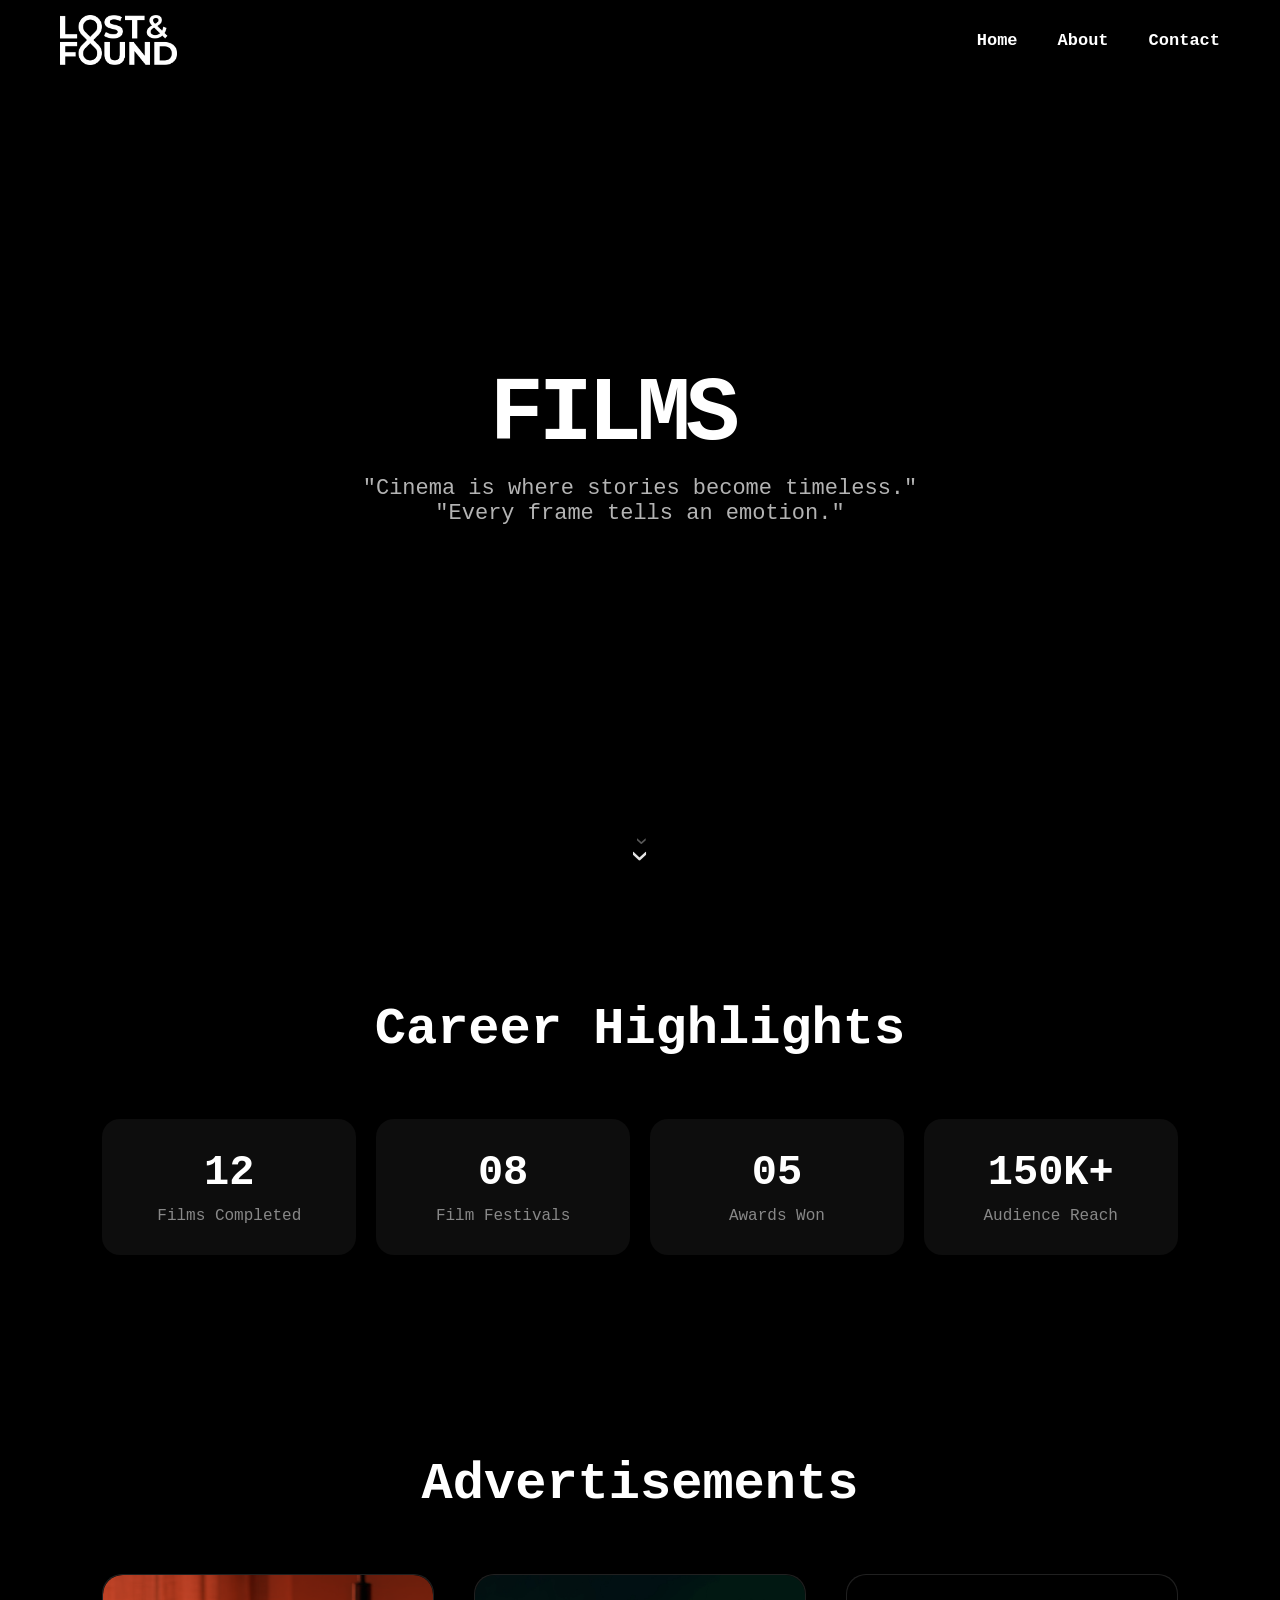
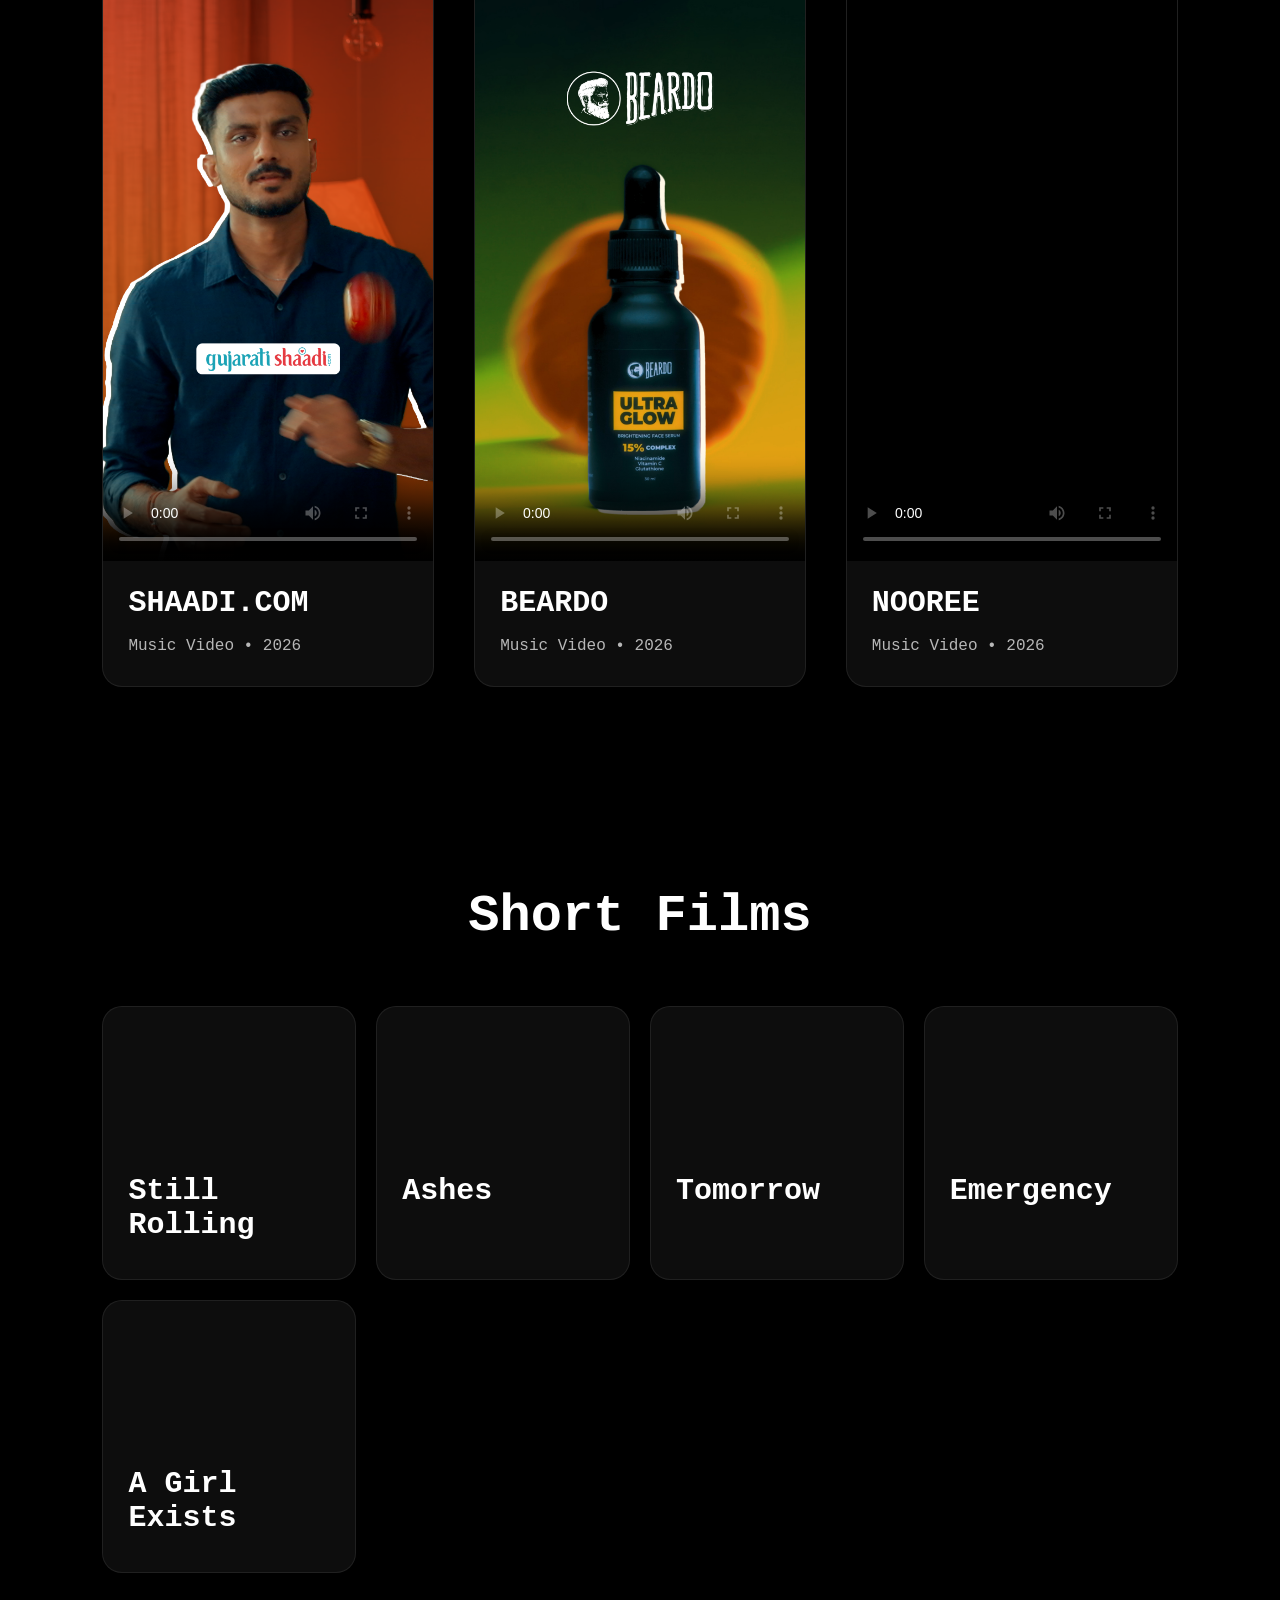
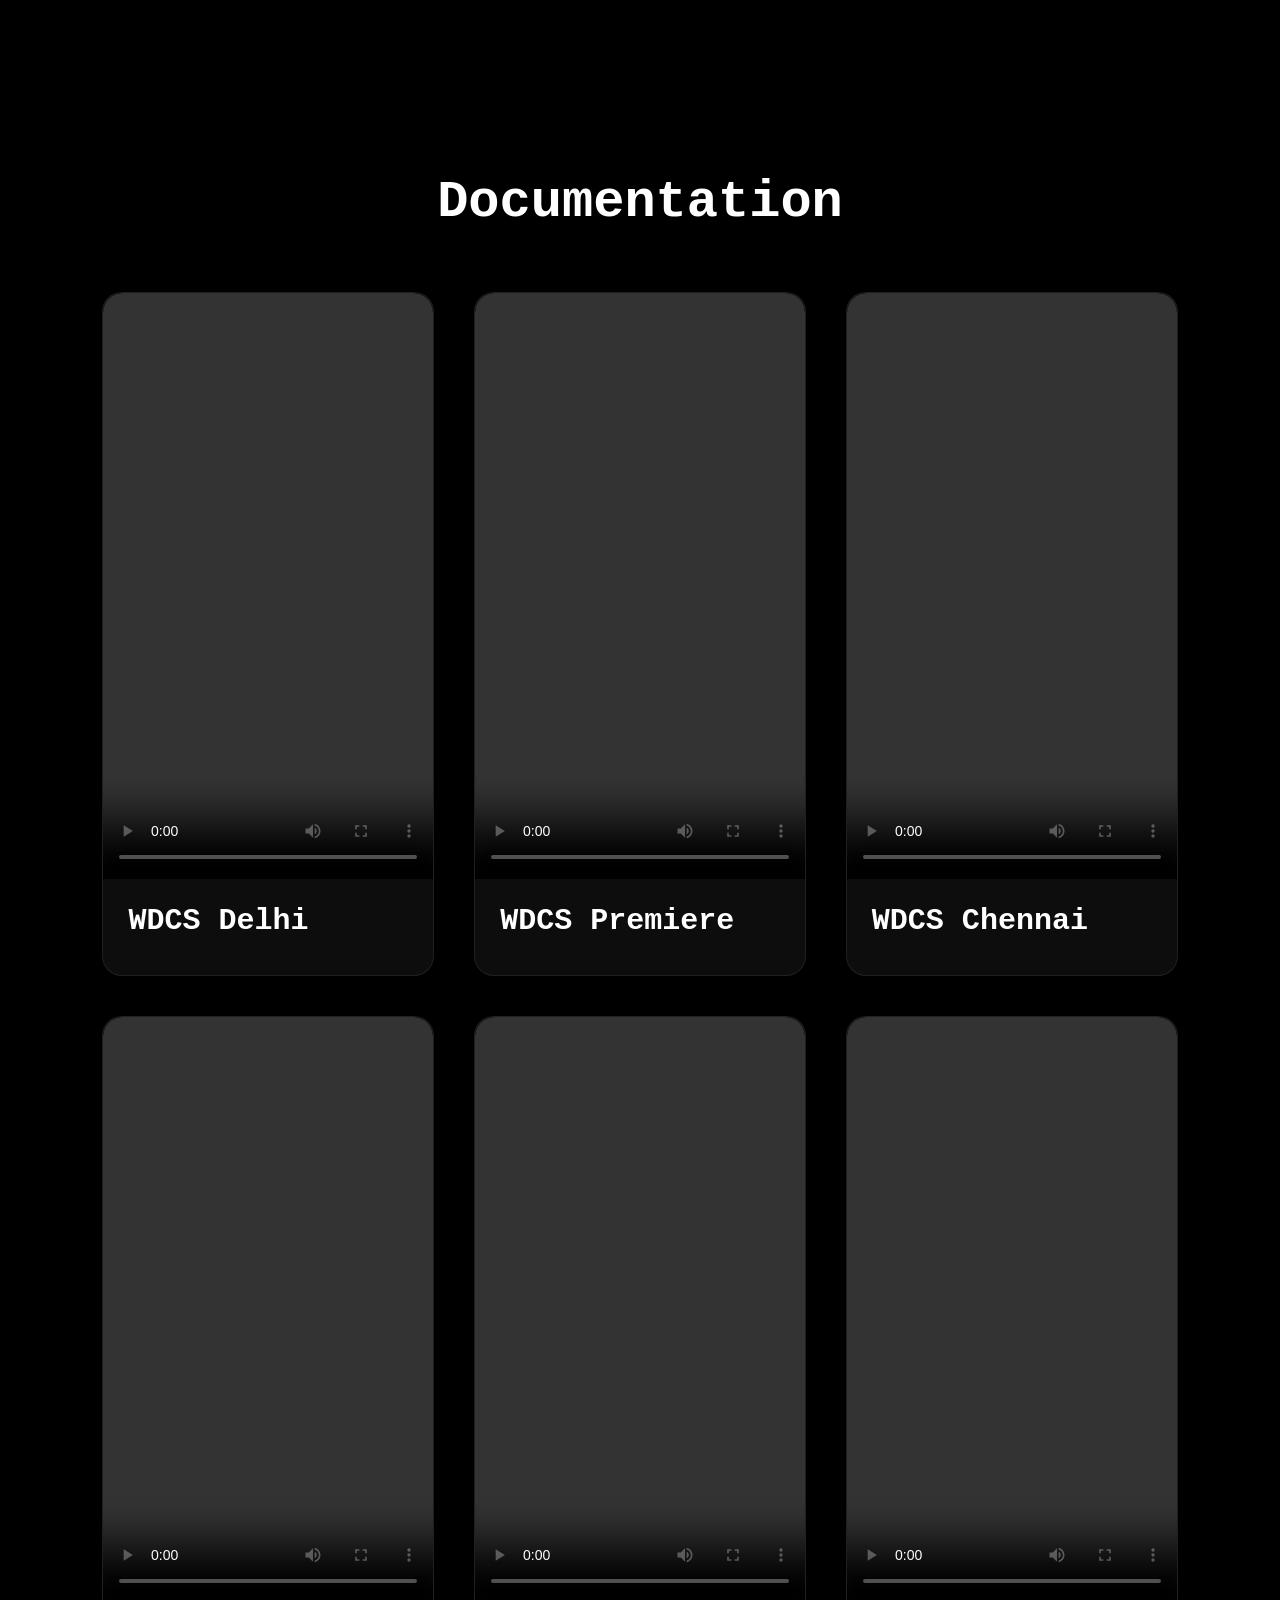
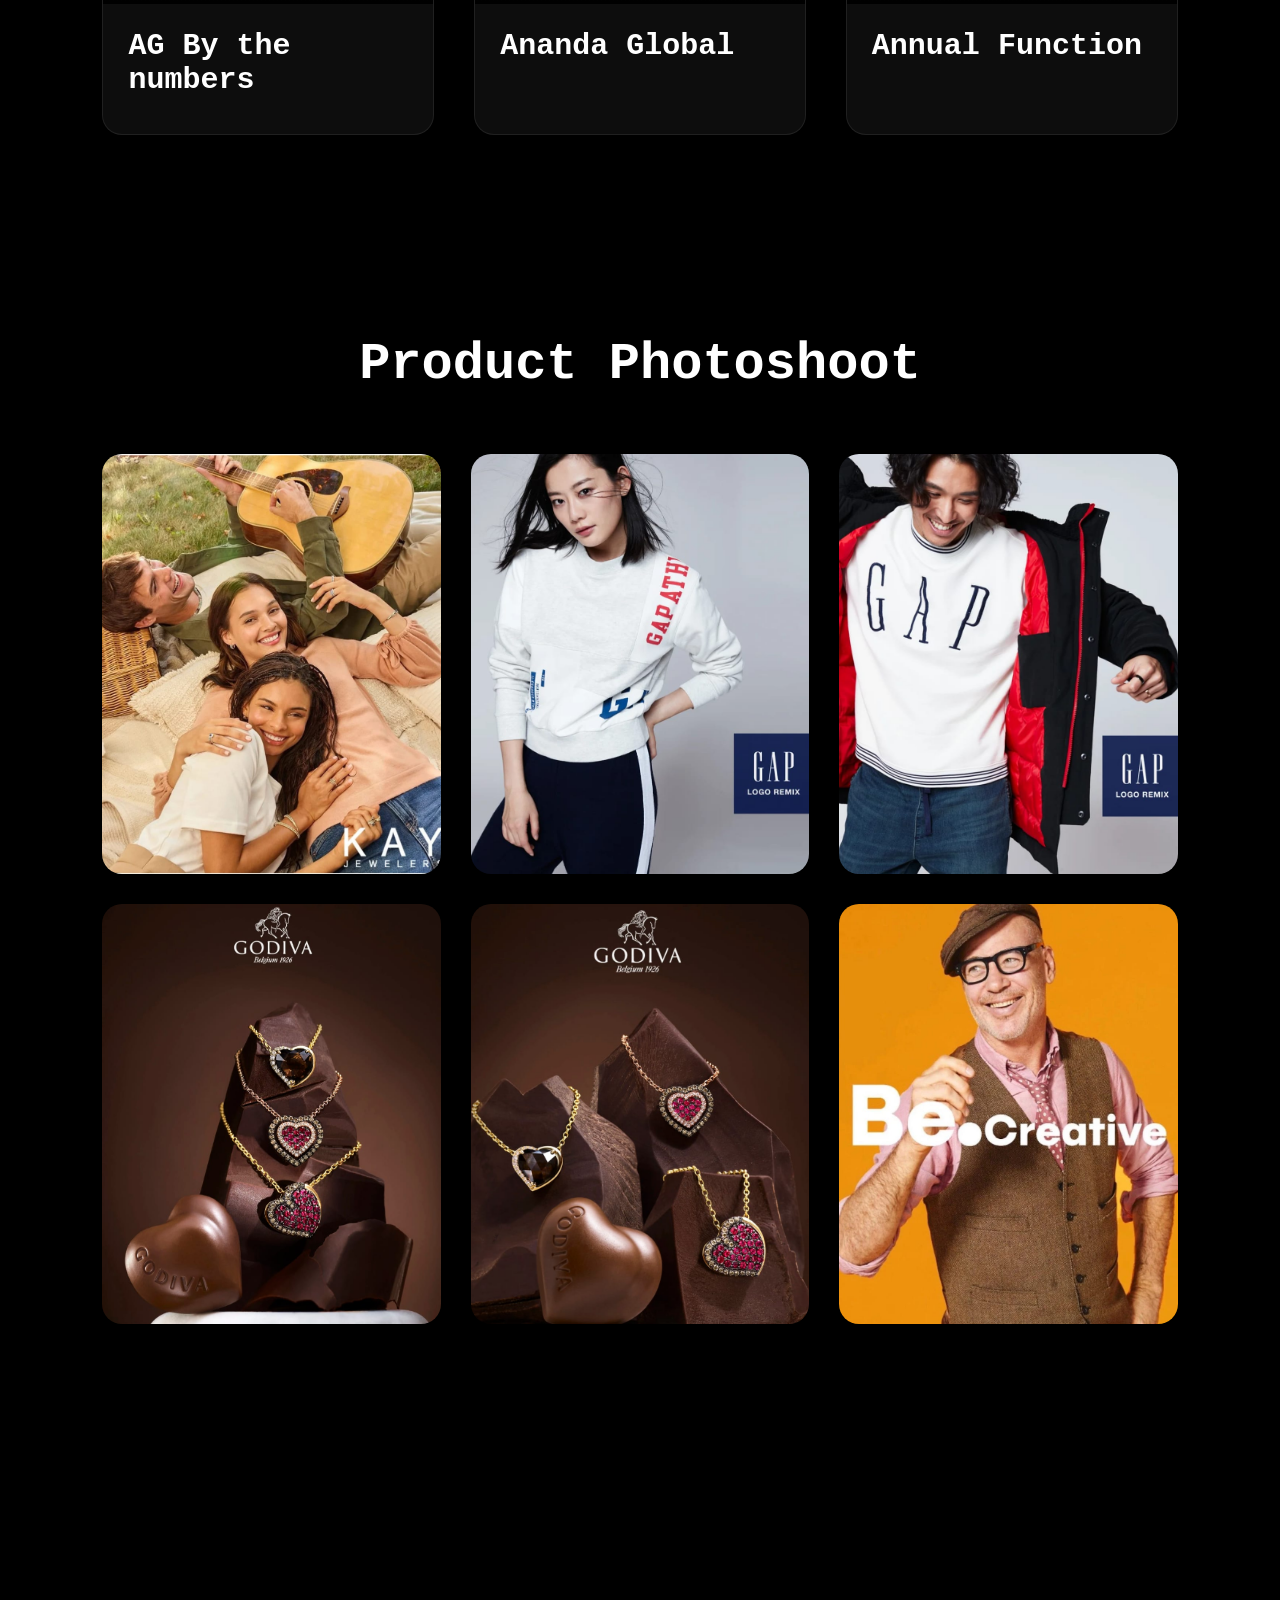
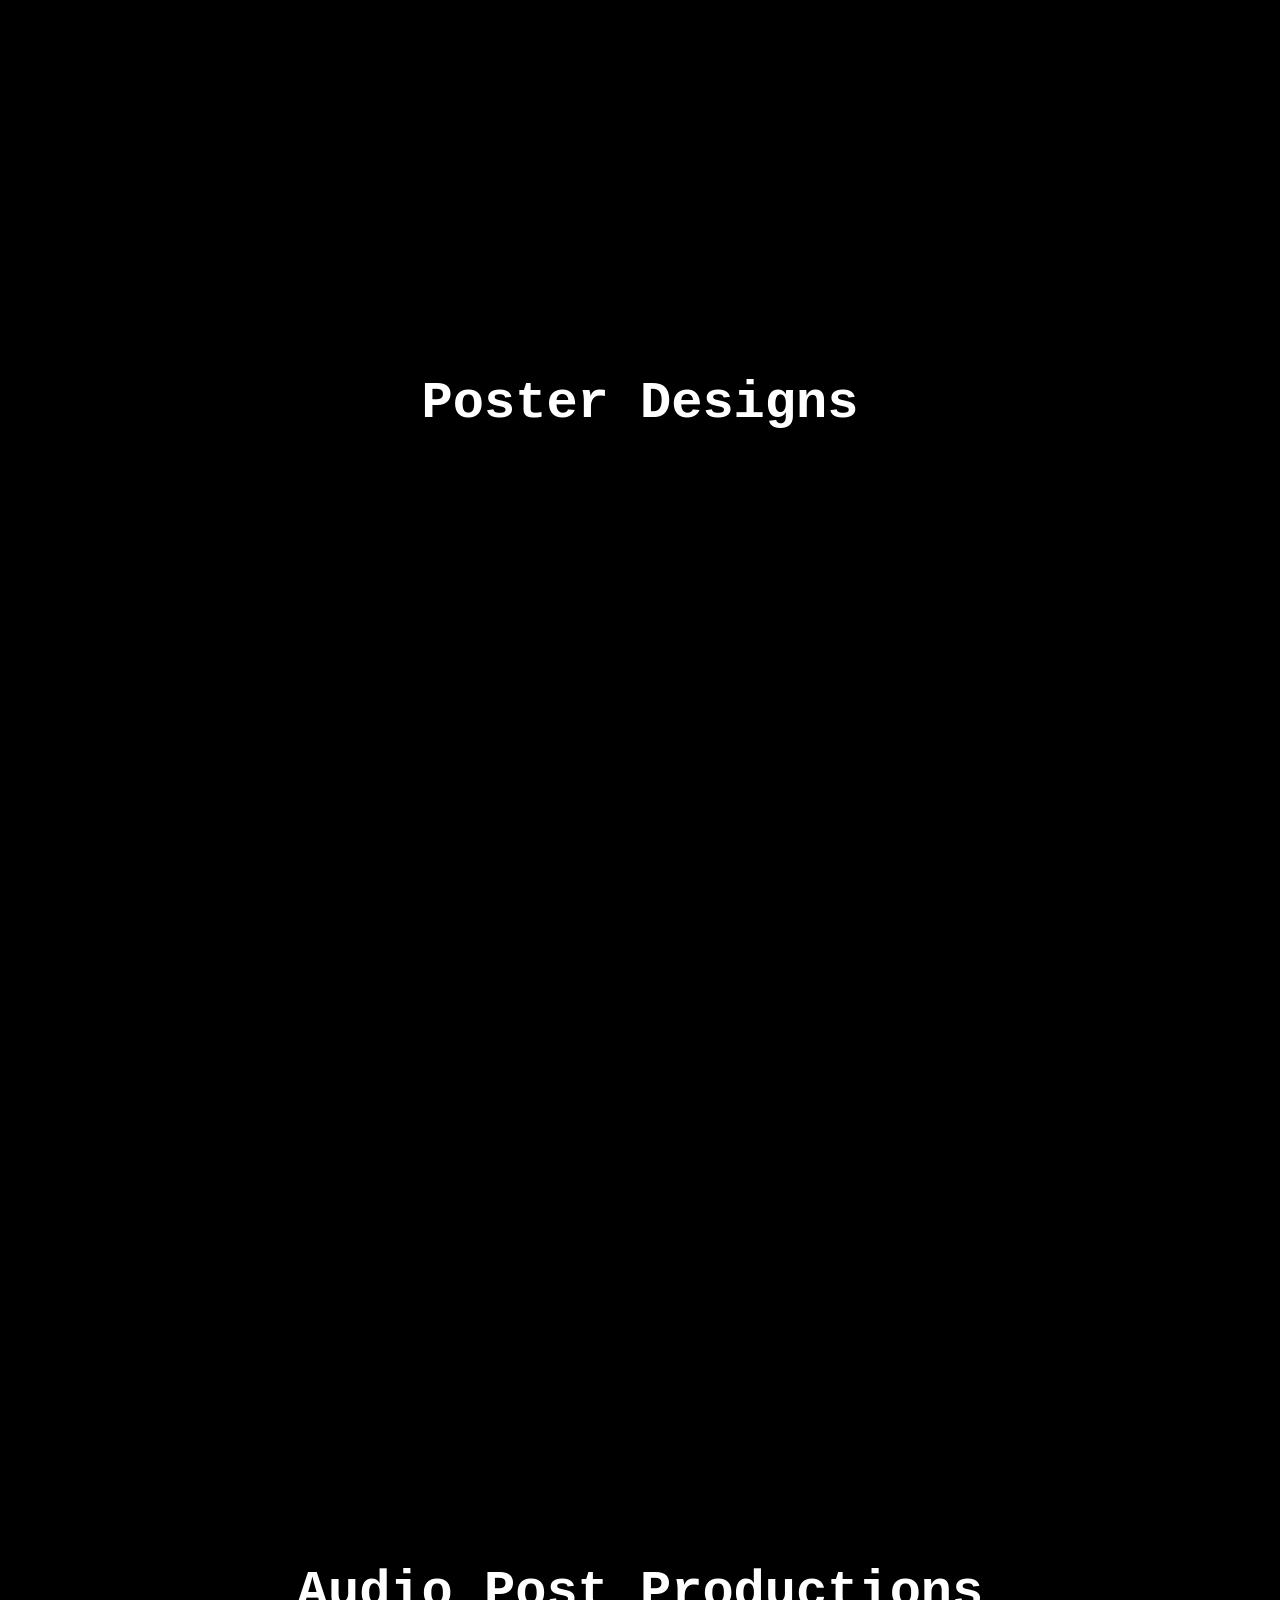
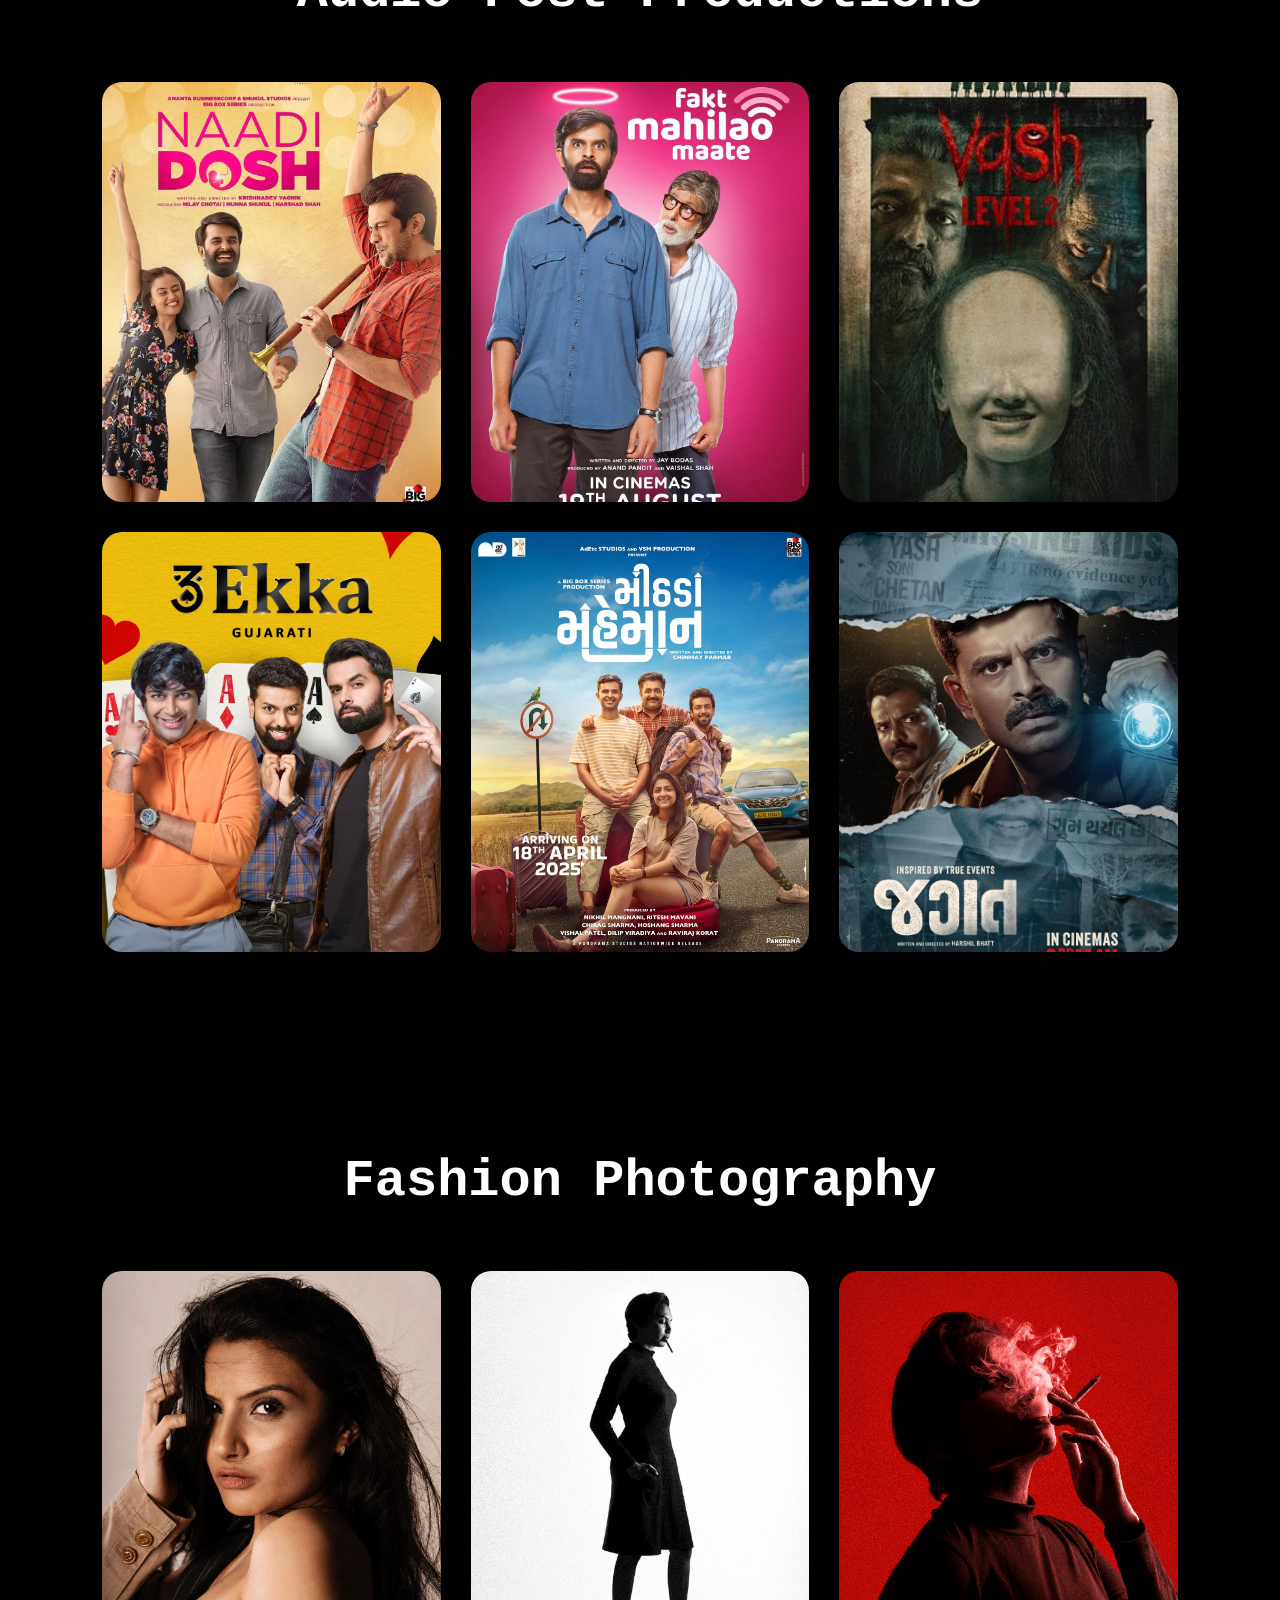
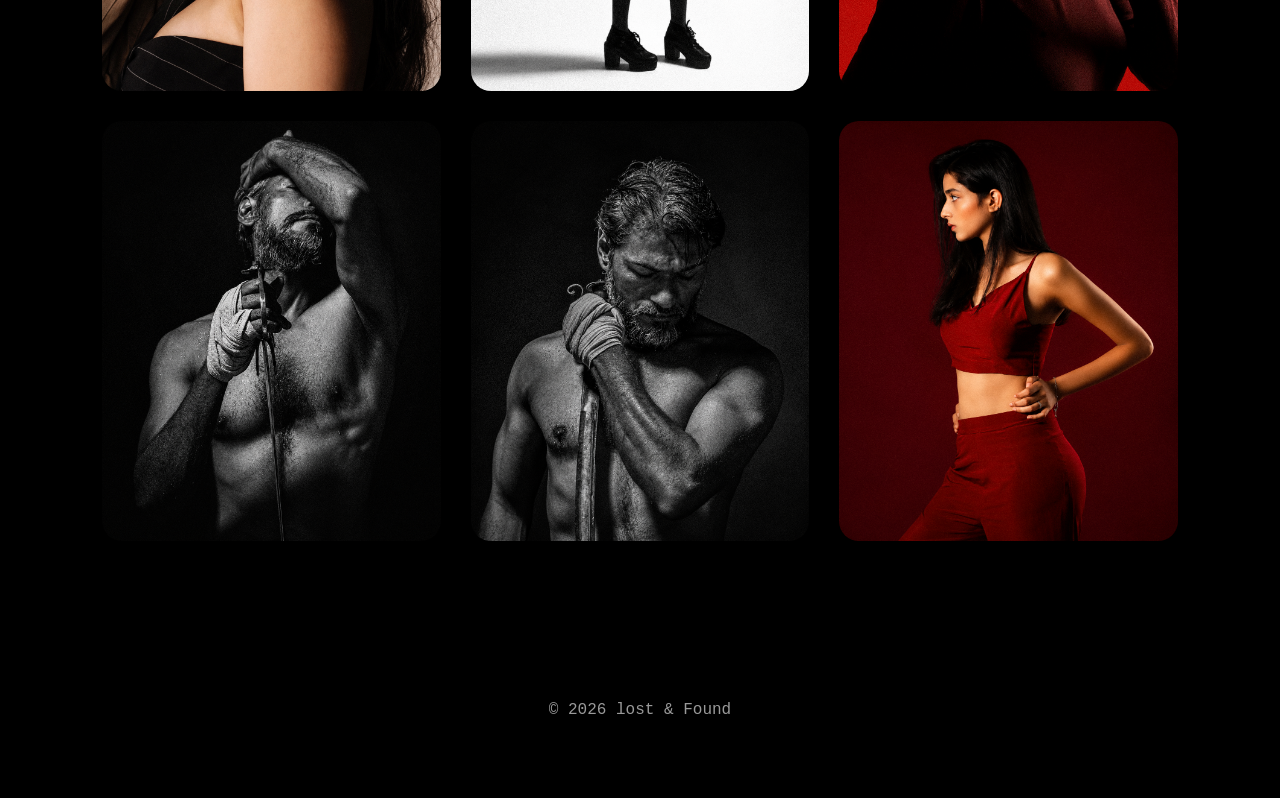
==== film.html @ b6d4103e "Initial commit" ====
<!DOCTYPE html>
<html lang="en">
<head>

<meta charset="UTF-8">
<meta name="viewport" content="width=device-width, initial-scale=1.0">

<title>Film Productions</title>

<link rel="stylesheet" href="style.css">

<link href="https://fonts.googleapis.com/css2?family=Inter:wght@300;400;600;700;900&display=swap" rel="stylesheet">

<style>

body{
background:var(--bg);
color:var(--text);
overflow-x:hidden;
}

/* ================= NAVBAR ================= */

.navbar{
    position:fixed;
    top:0;
    left:0;
    width:100%;
    height:80px;

    display:flex;
    justify-content:space-between;
    align-items:center;

    padding:0 60px;

    background:rgba(0,0,0,.25);
    backdrop-filter:blur(18px);

    z-index:1000;
    box-sizing:border-box;
}

.nav-logo img{
    height:50px;
    width:auto;
    display:block;
}

.nav-links{
    display:flex;
    gap:40px;
    list-style:none;
    margin:0;
    padding:0;
}

.nav-links a{
    color:var(--text);
    text-decoration:none;
    font-size:17px;
    font-weight:600;
    transition:.3s;
}

.nav-links a:hover{
    opacity:.7;
}
/* Hide scrollbar but keep scrolling */

html, body{
    overflow-y: scroll;
    scrollbar-width: none;      /* Firefox */
    -ms-overflow-style: none;   /* IE/Edge */
}

html::-webkit-scrollbar,
body::-webkit-scrollbar{
    display: none;              /* Chrome, Edge, Safari */
}

header{
    position: relative;   /* <-- ADD THIS */
    height: 100vh;

    display: flex;
    justify-content: center;
    align-items: center;

    text-align: center;

    padding: 40px;
}

header h1{
font-size:90px;
font-weight:900;
letter-spacing:-5px;
}

header p{
margin-top:20px;
font-size:22px;
opacity:.7;
}

.back{
position:fixed;
left:30px;
top:30px;
text-decoration:none;
color:var(--text);
font-size:18px;
font-weight:600;
z-index:999;
}

section{
padding:100px 8%;
}

.title{

font-size:clamp(32px,5vw,52px);

margin-bottom:60px;

text-align:center;

}

.grid{
display:grid;
grid-template-columns:repeat(auto-fit,minmax(320px,1fr));
gap:40px;
}

.card{
background:rgba(255,255,255,.05);
border:1px solid rgba(255,255,255,.08);
border-radius:20px;
overflow:hidden;
transition:.4s;
backdrop-filter:blur(20px);
}

body.light .card{
background:#f8f8f8;
border:1px solid #ddd;
}

.card:hover{
transform:translateY(-15px);
}

.card video{
    width:100%;
    aspect-ratio:9/16;   /* Use 16/9 if your video is horizontal */
    object-fit:cover;
    display:block;
    border-radius:20px 20px 0 0;
    background:#000;
}

.video-container{
    width:100%;
    aspect-ratio:16/9;
    overflow:hidden;
    border-radius:20px 20px 0 0;
}

.video-container iframe{
    width:100%;
    height:100%;
    border:none;
    display:block;
}

.info{
padding:25px;
}

.info h2{
font-size:30px;
margin-bottom:12px;
}

.info p{
line-height:1.8;
opacity:.7;
}

.stats{
display:flex;
flex-wrap:wrap;
gap:20px;
margin-top:50px;
}

.stat{
flex:1;
min-width:240px;
padding:30px;
border-radius:18px;
text-align:center;
background:rgba(255,255,255,.05);
}

body.light .stat{
background:#f4f4f4;
}

.stat h3{
font-size:42px;
margin-bottom:10px;
}

.gallery{
display:grid;
grid-template-columns:repeat(auto-fit,minmax(250px,1fr));
gap:20px;
margin-top:40px;
}

.gallery img{

width:100%;

aspect-ratio:1/1;

height:auto;

object-fit:cover;

border-radius:15px;

transition:.4s;

}

.gallery img:hover{
transform:scale(1.05);
}

footer{
padding:60px;
text-align:center;
opacity:.6;
}

@media (max-width:768px){

    .navbar{
        height:auto;
        padding:15px 20px;
        flex-direction:column;
        gap:15px;
    }

    .nav-logo img{
        height:40px;
    }

    .nav-links{
        gap:20px;
        flex-wrap:wrap;
        justify-content:center;
    }

    .nav-links a{
        font-size:15px;
    }

    header{
        min-height:100vh;
        padding:100px 20px 40px;
    }

    header h1{
        font-size:48px;
        letter-spacing:-2px;
    }

    header p{
        font-size:18px;
    }

    section{
        padding:70px 20px;
    }

    .title{
        font-size:32px;
        text-align:center;
    }

    .awards{
        flex-direction:column;
    }

    .award{
        width:100%;
    }

    .gallery{
        grid-template-columns:repeat(2,1fr);
    }
}
/* Page enters from right */
body{
    animation: revealFromRight .9s cubic-bezier(.77,0,.18,1);
}

@keyframes revealFromRight{

    from{
        transform: translateX(100%);
    }

    to{
        transform: translateX(0);
    }

}

/* Scroll Down Arrow */

.scroll-down{
    position:absolute;
    bottom:35px;
    left:50%;
    transform:translateX(-50%);
    display:flex;
    flex-direction:column;
    align-items:center;
    cursor:pointer;
    animation:float 1.5s ease-in-out infinite;
}

/* First arrow */
.arrow1{
    color:rgba(255,255,255,.35);
    font-size:22px;
    line-height:12px;
    transform:rotate(90deg);
}

/* Second arrow */
.arrow2{
    color:rgba(255,255,255,.9);
    font-size:34px;
    line-height:18px;
    transform:rotate(90deg);
}

@keyframes float{
    0%,100%{
        transform:translateX(-50%) translateY(0);
    }
    50%{
        transform:translateX(-50%) translateY(10px);
    }
}

.video-wrapper{
    position:relative;
    width:100%;
    aspect-ratio:9/16;      /* Reel style */
    overflow:hidden;
    border-radius:20px 20px 0 0;
    background:#000;
}

.video-wrapper img,
.video-wrapper video{
    width:100%;
    height:100%;
    object-fit:cover;
}

.film-video{
    display:none;
}

.play-btn{
    position:absolute;
    top:50%;
    left:50%;
    transform:translate(-50%,-50%);
    width:70px;
    height:70px;
    border:none;
    border-radius:50%;
    background:rgba(0,0,0,.55);
    color:#fff;
    font-size:28px;
    cursor:pointer;
    z-index:2;
}

/*==================================================
PRODUCT PHOTOSHOOT
==================================================*/

.photoshoot{
    padding:100px 8%;
}

.photo-grid{
    display:grid;
    grid-template-columns:repeat(auto-fit,minmax(280px,1fr));
    gap:30px;
}

.photo-card{
    position:relative;
    overflow:hidden;
    border-radius:20px;
    background:#111;
    cursor:pointer;

    opacity:0;
    transform:translateY(80px) scale(.9);

    transition:
        transform .8s ease,
        opacity .8s ease;
}

.photo-card.show{
    opacity:1;
    transform:translateY(0) scale(1);
}

.photo-card img{
    width:100%;
    height:420px;
    object-fit:cover;
    display:block;

    transition:
        transform .6s ease,
        filter .6s ease;
}

.photo-card:hover img{
    transform:scale(1.08);
    filter:brightness(.85);
}

/* Dark overlay */

.photo-card::after{

    content:"";

    position:absolute;

    inset:0;

    background:linear-gradient(
        to top,
        rgba(0,0,0,.45),
        transparent 60%
    );

    opacity:0;

    transition:.5s;

}

.photo-card:hover::after{
    opacity:1;
}

/* Responsive */

@media(max-width:768px){

    .photo-grid{

        grid-template-columns:1fr;

    }

    .photo-card img{

        height:340px;

    }

}

</style>

</head>

<body class="dark">
    
<nav class="navbar">

    <a href="index.html" class="nav-logo">
        <img src="logo.png" alt="Dhruvraj Chauhan Logo">
    </a>

    <ul class="nav-links">
        <li><a href="index.html">Home</a></li>
        <li><a href="index.html#about">About</a></li>
        <li><a href="index.html#contact">Contact</a></li>
    </ul>
</nav>



<header>

<div>

    <h1>FILMS</h1>

    <p>
    "Cinema is where stories become timeless."<br>
    "Every frame tells an emotion."
    </p>
</div>

<div class="scroll-down">
    <span class="arrow1">›</span>
    <span class="arrow2">›</span>
</div>

</header>



<section>

<h2 class="title">Career Highlights</h2>

<div class="stats">

<div class="stat">
<h3>12</h3>
<p>Films Completed</p>
</div>

<div class="stat">
<h3>08</h3>
<p>Film Festivals</p>
</div>

<div class="stat">
<h3>05</h3>
<p>Awards Won</p>
</div>

<div class="stat">
<h3>150K+</h3>
<p>Audience Reach</p>
</div>

</div>

</section>
<section>

<h2 class="title">Advertisements</h2>

<div class="grid">

<div class="card">

    <video class="film-video" controls preload="metadata" poster="shadi.com-thumbnail.png">
    <source src="shadi.com.mp4" type="video/mp4">
</video>

    <div class="info">
        <h2>SHAADI.COM</h2>
        <p>Music Video • 2026</p>
    </div>

</div>

<div class="card">

    <video class="film-video" controls preload="metadata" poster="beardo.jpeg">
    <source src="beardo.mp4" type="video/mp4">
</video>

    <div class="info">
        <h2>BEARDO</h2>
        <p>Music Video • 2026</p>
    </div>

</div>
<div class="card">

   <video class="film-video" controls preload="metadata" poster="nooree.jpeg">
    <source src="nooree.mp4" type="video/mp4">
</video>

    <div class="info">
        <h2>NOOREE</h2>
        <p>Music Video • 2026</p>
    </div>

</div>
</section>

<section>

<h2 class="title">Short Films</h2>

<div class="gallery">

<div class="card">

    <div class="video-container">
        <iframe
            src="https://www.youtube.com/embed/dF2FQRVX_js"
            title="YouTube video player"
            frameborder="0"
            allow="accelerometer; autoplay; clipboard-write; encrypted-media; gyroscope; picture-in-picture; web-share"
            allowfullscreen>
        </iframe>
    </div>

    <div class="info">

        <h2>Still Rolling</h2>

    </div>

</div>
<div class="card">

    <div class="video-container">
        <iframe
            src="https://www.youtube.com/embed/lrc6vaf2vA4"
            title="YouTube video player"
            frameborder="0"
            allow="accelerometer; autoplay; clipboard-write; encrypted-media; gyroscope; picture-in-picture; web-share"
            allowfullscreen>
        </iframe>
    </div>

    <div class="info">

        <h2>Ashes</h2>
    </div>

</div>
<div class="card">

    <div class="video-container">
        <iframe
            src="https://www.youtube.com/embed/XzLI9VB2oMM"
            title="YouTube video player"
            frameborder="0"
            allow="accelerometer; autoplay; clipboard-write; encrypted-media; gyroscope; picture-in-picture; web-share"
            allowfullscreen>
        </iframe>
    </div>

    <div class="info">

        <h2>Tomorrow</h2>

    </div>

</div>
<div class="card">

    <div class="video-container">
        <iframe
            src="https://www.youtube.com/embed/GQURVUWvmYU"
            title="YouTube video player"
            frameborder="0"
            allow="accelerometer; autoplay; clipboard-write; encrypted-media; gyroscope; picture-in-picture; web-share"
            allowfullscreen>
        </iframe>
    </div>

    <div class="info">

        <h2>Emergency</h2>

    </div>

</div>
<div class="card">

    <div class="video-container">
        <iframe
            src="https://www.youtube.com/embed/oGJPhQUNp4o"
            title="YouTube video player"
            frameborder="0"
            allow="accelerometer; autoplay; clipboard-write; encrypted-media; gyroscope; picture-in-picture; web-share"
            allowfullscreen>
        </iframe>
    </div>

    <div class="info">

        <h2>A Girl Exists</h2>
    </div>

</div>
</section>

<section>

<h2 class="title">Documentation</h2>

<div class="grid">

<div class="card">

    <video class="film-video" controls preload="metadata">
    <source src="vedio/documentry1.mp4" type="video/mp4">
</video>

    <div class="info">
        <h2>WDCS Delhi</h2>
    </div>

</div>

<div class="card">

    <video class="film-video" controls preload="metadata">
    <source src="vedio/documentry2.mp4" type="video/mp4">
</video>

    <div class="info">
        <h2>WDCS Premiere</h2>
    </div>

</div>
<div class="card">

   <video class="film-video" controls preload="metadata">
    <source src="vedio/documentry3.mp4" type="video/mp4">
</video>

    <div class="info">
        <h2>WDCS Chennai</h2>
    </div>
</div>

    <div class="card">

    <video class="film-video" controls preload="metadata">
    <source src="vedio/documentry4.mp4" type="video/mp4">
</video>

    <div class="info">
        <h2>AG By the numbers</h2>
    </div>

</div>

<div class="card">

    <video class="film-video" controls preload="metadata">
    <source src="vedio/documentry5.mp4" type="video/mp4">
</video>

    <div class="info">
        <h2>Ananda Global</h2>
    </div>

</div>
<div class="card">

   <video class="film-video" controls preload="metadata">
    <source src="vedio/documentry6.mp4" type="video/mp4">
</video>

    <div class="info">
        <h2>Annual Function</h2>
    </div>

</div>
</section>

<!-- Paste Product Photoshoot section here -->

<section class="photoshoot">

<h2 class="title">Product Photoshoot</h2>

<div class="photo-grid">

    <div class="photo-card">
        <img src="photo1.jpeg" alt="">
    </div>

    <div class="photo-card">
        <img src="photo2.jpeg" alt="">
    </div>

    <div class="photo-card">
        <img src="photo3.jpeg" alt="">
    </div>

    <div class="photo-card">
        <img src="photo4.jpeg" alt="">
    </div>

    <div class="photo-card">
        <img src="photo5.jpeg" alt="">
    </div>

    <div class="photo-card">
        <img src="photo6.jpeg" alt="">
    </div>


    <div class="photo-card">
        <img src="photo8.jpeg" alt="">
    </div>

    <div class="photo-card">
        <img src="photo9.jpeg" alt="">
    </div>

    <div class="photo-card">
        <img src="photo11.jpeg" alt="">
    </div>


</div>

</section>
<section class="photoshoot">

<h2 class="title">Poster Designs</h2>

<div class="photo-grid">

    <div class="photo-card">
        <img src="images/poster1.jpeg" alt="">
    </div>

    <div class="photo-card">
        <img src="images/poster2.jpeg" alt="">
    </div>

    <div class="photo-card">
        <img src="images/poster3.jpeg" alt="">
    </div>

    <div class="photo-card">
        <img src="images/poster4.jpeg" alt="">
    </div>

    <div class="photo-card">
        <img src="images/poster5.jpeg" alt="">
    </div>

    <div class="photo-card">
        <img src="images/poster6.png" alt="">
    </div>


</div>

</section>

<section class="photoshoot">

<h2 class="title">Audio Post Productions</h2>

<div class="photo-grid">

    <div class="photo-card">
        <img src="images/APphoto1.jpeg" alt="">
    </div>

    <div class="photo-card">
        <img src="images/APphoto2.jpeg" alt="">
    </div>

    <div class="photo-card">
        <img src="images/APphoto3.jpeg" alt="">
    </div>

    <div class="photo-card">
        <img src="images/APphoto4.jpeg" alt="">
    </div>

    <div class="photo-card">
        <img src="images/APphoto5.jpeg" alt="">
    </div>

    <div class="photo-card">
        <img src="images/APphoto6.jpeg" alt="">
    </div>


</div>

</section>

<section class="photoshoot">

<h2 class="title">Fashion Photography</h2>

<div class="photo-grid">

    <div class="photo-card">
        <img src="images/Fphoto1.png" alt="">
    </div>

    <div class="photo-card">
        <img src="images/Fphoto2.png" alt="">
    </div>

    <div class="photo-card">
        <img src="images/Fphoto3.png" alt="">
    </div>

    <div class="photo-card">
        <img src="images/Fphoto4.png" alt="">
    </div>

    <div class="photo-card">
        <img src="images/Fphoto5.png" alt="">
    </div>

    <div class="photo-card">
        <img src="images/Fphoto6.png" alt="">
    </div>


</div>

</section>

<footer>

© 2026 lost & Found

</footer>
<script>
    const videos = document.querySelectorAll(".film-video");

videos.forEach(video => {

    // Only one video plays
    video.addEventListener("play", () => {

        videos.forEach(v => {
            if (v !== video) {
                v.pause();
                v.currentTime = 0;
                v.load(); // Shows poster again
            }
        });

    });

    // When paused, show thumbnail again
    video.addEventListener("pause", () => {

        if (!video.ended) {
            video.currentTime = 0;
            video.load();   // Reloads the poster image
        }

    });

});
</script>
<script src="https://www.youtube.com/iframe_api"></script>

<script src="https://www.youtube.com/iframe_api"></script>

<script>
let players = [];

function onYouTubeIframeAPIReady() {

    document.querySelectorAll(".video-container iframe").forEach((iframe, index) => {

        iframe.id = "ytplayer" + index;

        players.push(new YT.Player(iframe.id, {
            events: {
                onStateChange: onPlayerStateChange
            }
        }));

    });

}

function onPlayerStateChange(event) {

    if (event.data === YT.PlayerState.PLAYING) {

        players.forEach(player => {

            if (player !== event.target) {

                player.pauseVideo();

            }

        });

    }

}

const photoCards = document.querySelectorAll(".photo-card");

const observer = new IntersectionObserver((entries)=>{

    entries.forEach(entry=>{

        if(entry.isIntersecting){

            entry.target.classList.add("show");

        }

    });

},{
    threshold:0.2
});

photoCards.forEach(card=>observer.observe(card));
</script>
<script src="script.js"></script>

</body>
</html>
---- style.css ----
/* ===========================
   GOOGLE FONT
=========================== */
@import url('https://fonts.googleapis.com/css2?family=Inter:wght@300;400;500;700;900&display=swap');

/* ===========================
   RESET
=========================== */

*{
    margin:0;
    padding:0;
    box-sizing:border-box;
}

html{
    scroll-behavior:smooth;
}

body{
    font-family: "JetBrains Mono", monospace;
    overflow-x:hidden;
    overflow-y:auto;
    transition:.4s ease;
}

/* ===========================
   THEMES
=========================== */

body{
    --bg:#000;
    --text:#fff;
    --line:#ffffff30;
    --hover:#ffffff08;
}


body{
    background:var(--bg);
    color:var(--text);
}

/* ===========================
   THEME BUTTON
=========================== */

#theme-toggle{

    position:fixed;

    top:30px;
    right:35px;

    width:52px;
    height:52px;

    border-radius:50%;
    border:none;

    cursor:pointer;

    font-size:20px;

    background:var(--text);
    color:var(--bg);

    transition:.35s;

    z-index:999;
}

#theme-toggle:hover{

    transform:rotate(180deg) scale(1.08);

}

/* ===========================
   MAIN CONTAINER
=========================== */

.container{

    width:100%;
    height:100vh;

    display:flex;

}

/* ===========================
   LEFT & RIGHT
=========================== */

.panel{

    width:100%;
    height:100vh;

    display:flex;
    justify-content:center;
    align-items:center;

    text-decoration:none;

    color:var(--text);
    position:relative;

    overflow:hidden;

    transition:.45s;

}

.panel{
    flex:1;
    transition:all .6s ease;
}


.container:hover .panel{
    flex:0.9;
}

.container .panel:hover{
    flex:1.1;
}
.left:hover{
    background:#312e2f;
}

.right:hover{
    background:#312e2f;
}
/* ===========================
   TEXT
=========================== */
.content{
    display:flex;
    flex-direction:column;
    justify-content:center;
    align-items:center;
    width:100%;
    height:100%;
    text-align:center;
}
.left:hover h1{

    color:#000000;

    transform:translateY(-8px);

}

.right:hover h1{

    color:#000000;

    transform:translateY(-8px);

}

h1{
    font-family:"JetBrains Mono", monospace;
    font-size:clamp(28px,6vw,50px);
    font-weight:700;
    line-height:0.9;
    letter-spacing:-2px;
    color:#fff;
    text-transform:uppercase;

    width:90%;
    max-width:520px;
    min-height:auto;
    text-align:center;
}

/*.cursor{
    display:inline-block;
    margin-left:2px;
    font-weight:700;
    animation:blink 0.8s infinite;
}

@keyframes blink{
    0%,50%{
        opacity:1;
    }
    50.01%,100%{
        opacity:0;
    }
}
/* ===========================
   PANEL GLOW
=========================== */

.panel::before{

content:"";

position:absolute;

inset:0;

background:radial-gradient(circle at center,
rgba(255,255,255,.05),
transparent 70%);

opacity:0;

transition:.6s;

}

.panel:hover::before{

opacity:1;

}
/* ===========================
   DIAGONAL LINE
=========================== 

.divider{

    position:absolute;

    left:50%;

    top:-25%;

    width:2px;

    height:160%;

    background:var(--line);

    transform:rotate(0deg);

    transform-origin:center;

    z-index:0;

    animation:lineMove 5s ease-in-out infinite;

}

@keyframes lineMove{

0%{

transform:rotate(0deg);

}

50%{

transform:rotate(0deg);

}

100%{

transform:rotate(0deg);

}

}*/

/* ===========================
   PANEL GLOW
=========================== */

.panel::before{
    content:"";
    position:absolute;

    width:500px;
    height:500px;

    left:50%;
    top:50%;
    transform:translate(-50%, -50%);

    border-radius:50%;

    background:radial-gradient(circle,
    rgba(255,255,255,.12),
    transparent 70%);

    opacity:0;
    transition:.5s;

    pointer-events:none;
}

body.light .panel::before{

background:radial-gradient(circle,
rgba(0,0,0,.08),
transparent 70%);

}

.panel:hover::before{

opacity:1;

}
/* ===========================
   FADE
=========================== */

.panel{

animation:fadeUp 1.1s ease;

}

@keyframes fadeUp{

from{

opacity:0;
transform:translateY(80px);

}

to{

opacity:1;
transform:translateY(0);

}

}


/* ================================
   BOOK OPEN EFFECT
================================ */
body{
    overflow-x:hidden;
    overflow-y:auto;
    perspective:3000px;
}

.container{
    position:relative;
    width:100%;
    height:100vh;
    display:flex;
    overflow:hidden;
}

.panel{

    position:relative;

    flex:1;

    transform-style:preserve-3d;

    transform-origin:center center;

    transition:0.8s;

}

.page-shadow{

    position:absolute;

    inset:0;

    background:black;

    opacity:0;

    pointer-events:none;

    z-index:50;

}

/* ===========================
   ARROWS
=========================== */

.arrow{
    position:absolute;
    top:50%;
    transform:translateY(-50%);

    width:70px;
    display:flex;
    align-items:center;
    justify-content:center;

    font-size:clamp(30px,6vw,70px);
    font-weight:700;
    line-height:1;

    color:rgba(246,240,240,.47);
    transition:.4s;
}

.left-arrow{
    left:calc(50% - 320px);
}

.right-arrow{
    right:calc(50% - 320px);
}
/* Hover */
.left:hover .left-arrow{
    color:#000;
    transform:translateY(-50%) translateX(10px);
}

.right:hover .right-arrow{
    color:#000;
    transform:translateY(-50%) translateX(-10px);
}

/* ===========================
   RESPONSIVE
=========================== */

@media (max-width:1024px){

    .left-arrow{
        left:25px;
    }

    .right-arrow{
        right:25px;
    }

    h1{
        font-size:clamp(28px,5vw,42px);
    }
}

@media (max-width:768px){

    .container{
        flex-direction:column;
    }

    .panel{
        height:50vh;
    }

    h1{
        width:90%;
        font-size:30px;
    }

    .arrow{
        font-size:40px;
    }

    .left-arrow{
        left:20px;
    }

    .right-arrow{
        right:20px;
    }
}

@media (max-width:480px){

    h1{
        font-size:22px;
    }

    .arrow{
        font-size:30px;
    }
}

body.page-exit{
    overflow-x:hidden;
}

.container{
    transition:transform .9s cubic-bezier(.77,0,.18,1);
}

.container.slide-right{
    transform:translateX(100%);
}

.container.slide-left{
    transform:translateX(-100%);
}

/* ===========================
   LOGO
=========================== */

.logo{
    position:fixed;
    top:25px;          /* Space from top */
    left:10%;
    transform:translateX(-50%);
    z-index:1000;
}

.logo img{
    width:60px;       /* Change size if needed */
    height:auto;
    display:block;
}

@media(max-width:768px){

    .logo{
        top:18px;
    }

    .logo img{
        width:100px;
    }

}

/* ===========================
   SCROLL INDICATOR
=========================== */

.scroll-indicator{
    position:absolute;
    left:50%;
    bottom:30px;
    transform:translateX(-50%);
    z-index:1000;
    display:flex;
    flex-direction:column;
    align-items:center;
    color:#fff;
    cursor:pointer;
    animation:float 1.8s infinite;
}

.double-arrow{
    display:flex;
    flex-direction:column;
    align-items:center;
}

.double-arrow span:first-child{
    font-size:18px;
    opacity:.4;
}

.double-arrow span:last-child{
    font-size:28px;
    margin-top:-10px;
}

@keyframes float{
    0%,100%{
        transform:translateX(-50%) translateY(0);
    }
    50%{
        transform:translateX(-50%) translateY(8px);
    }
}

/* ===========================
   ABOUT SECTION
=========================== */

.about-section{
    min-height:100vh;
    background:#000000;
    color:#fff;
    display:flex;
    justify-content:center;
    align-items:center;
    padding:120px 10%;
}

.about-content{
    max-width:900px;
    text-align:center;
}

.about-content h2{
    font-size:70px;
    margin-bottom:30px;
}
.about-content p{
    font-size:22px;
    line-height:1.8;
    color:#bbb;
    text-align:justify;
    text-justify:inter-word;
}

.about-stats{
    display:flex;
    justify-content:center;
    gap:60px;
    margin-top:60px;
    flex-wrap:wrap;
}

.stat h3{
    font-size:48px;
}

.stat p{
    color:#888;
}

/* ===========================
   CONTACT SECTION
=========================== */

.contact-section{
    min-height:100vh;
    background:#000000;
    color:#fff;

    display:flex;
    justify-content:center;
    align-items:center;

    padding:120px 10%;
}

.contact-content{
    max-width:900px;
    text-align:center;
}

.contact-content h2{
    font-size:70px;
    margin-bottom:30px;
    letter-spacing:5px;
}

.contact-content p{
    font-size:20px;
    line-height:1.8;
    color:#bdbdbd;
    text-align:justify;
    text-justify:inter-word;
}

.contact-info{
    margin-top:70px;

    display:flex;
    justify-content:center;
    gap:60px;
    flex-wrap:wrap;
}

.contact-item{
    min-width:220px;
    padding:30px;

    border:1px solid rgba(255,255,255,.1);
    border-radius:12px;

    background:rgba(26, 18, 18, 0.03);

    transition:.4s;
}

.contact-item:hover{
    transform:translateY(-10px);
    border-color:#fff;
}

.contact-item h3{
    margin-bottom:15px;
    font-size:24px;
}

.contact-item p{
    font-size:18px;
    color:#bdbdbd;
}

footer{
padding:60px;
text-align:center;
opacity:.6;
}
/* ======================================
   MOBILE RESPONSIVE
====================================== */

@media (max-width:768px){

    /* Hero */

    .container{
        flex-direction:column;
        height:100vh;
    }

    .panel{
        height:50vh;
    }

    h1{
        font-size:32px;
        line-height:1.1;
    }

    .logo img{
        width:90px;
    }

    .scroll-indicator{
        bottom:20px;
    }

    /* About */

    .about-section,
    .contact-section{
        min-height:auto;
        padding:70px 25px;
    }

    .about-content,
    .contact-content{
        width:100%;
        max-width:100%;
    }

    .about-content h2,
    .contact-content h2{
        font-size:38px;
        letter-spacing:2px;
        margin-bottom:20px;
    }

.about-content p,
.contact-content p{
    font-size:16px;
    line-height:1.8;
    text-align:justify;
    text-justify:inter-word;
}

    /* Stats */

    .about-stats{
        flex-direction:column;
        gap:30px;
        margin-top:40px;
    }

    .stat h3{
        font-size:36px;
    }

    .stat p{
        font-size:15px;
    }

    /* Contact */

    .contact-info{
        flex-direction:column;
        gap:20px;
        margin-top:40px;
    }

    .contact-item{
        width:100%;
        min-width:unset;
        padding:25px;
    }

    .contact-item h3{
        font-size:22px;
    }

    .contact-item p{
        font-size:15px;
        word-break:break-word;
    }

    footer{
        padding:35px 20px;
        font-size:14px;
    }

}
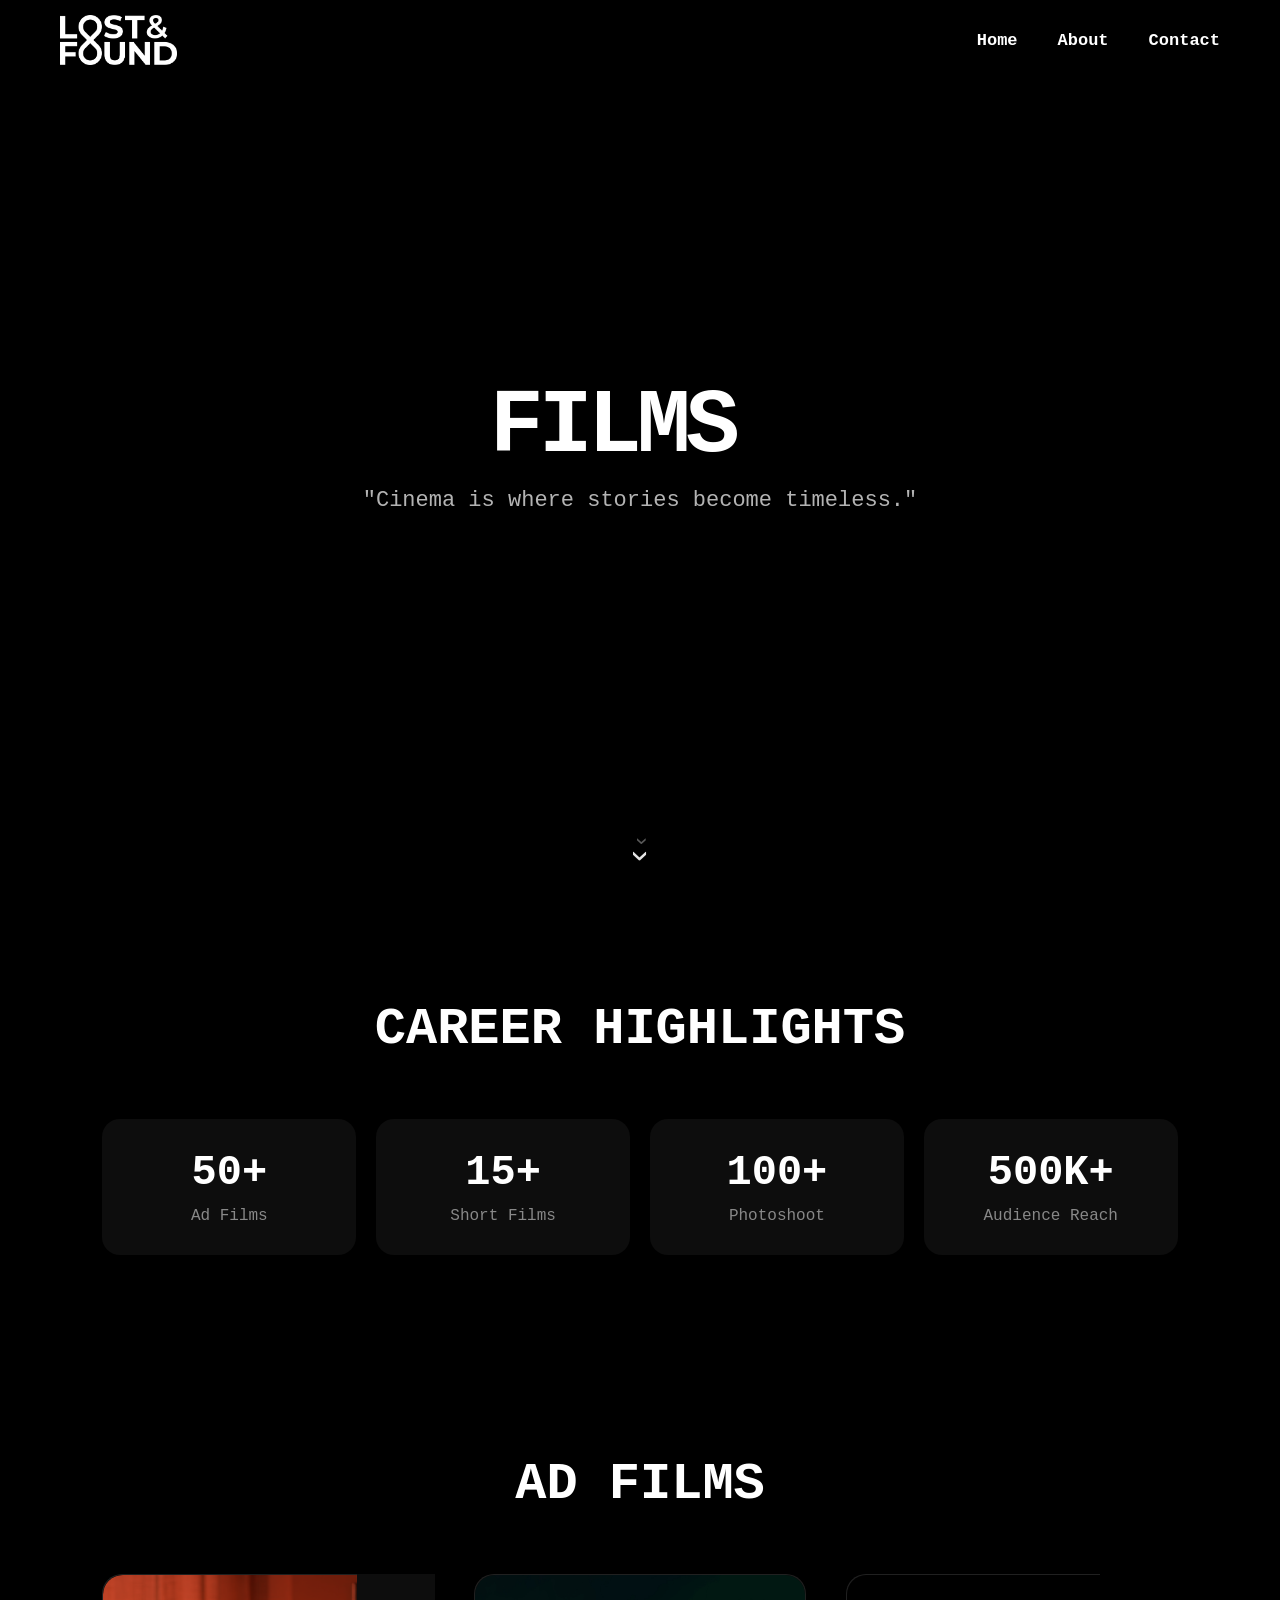
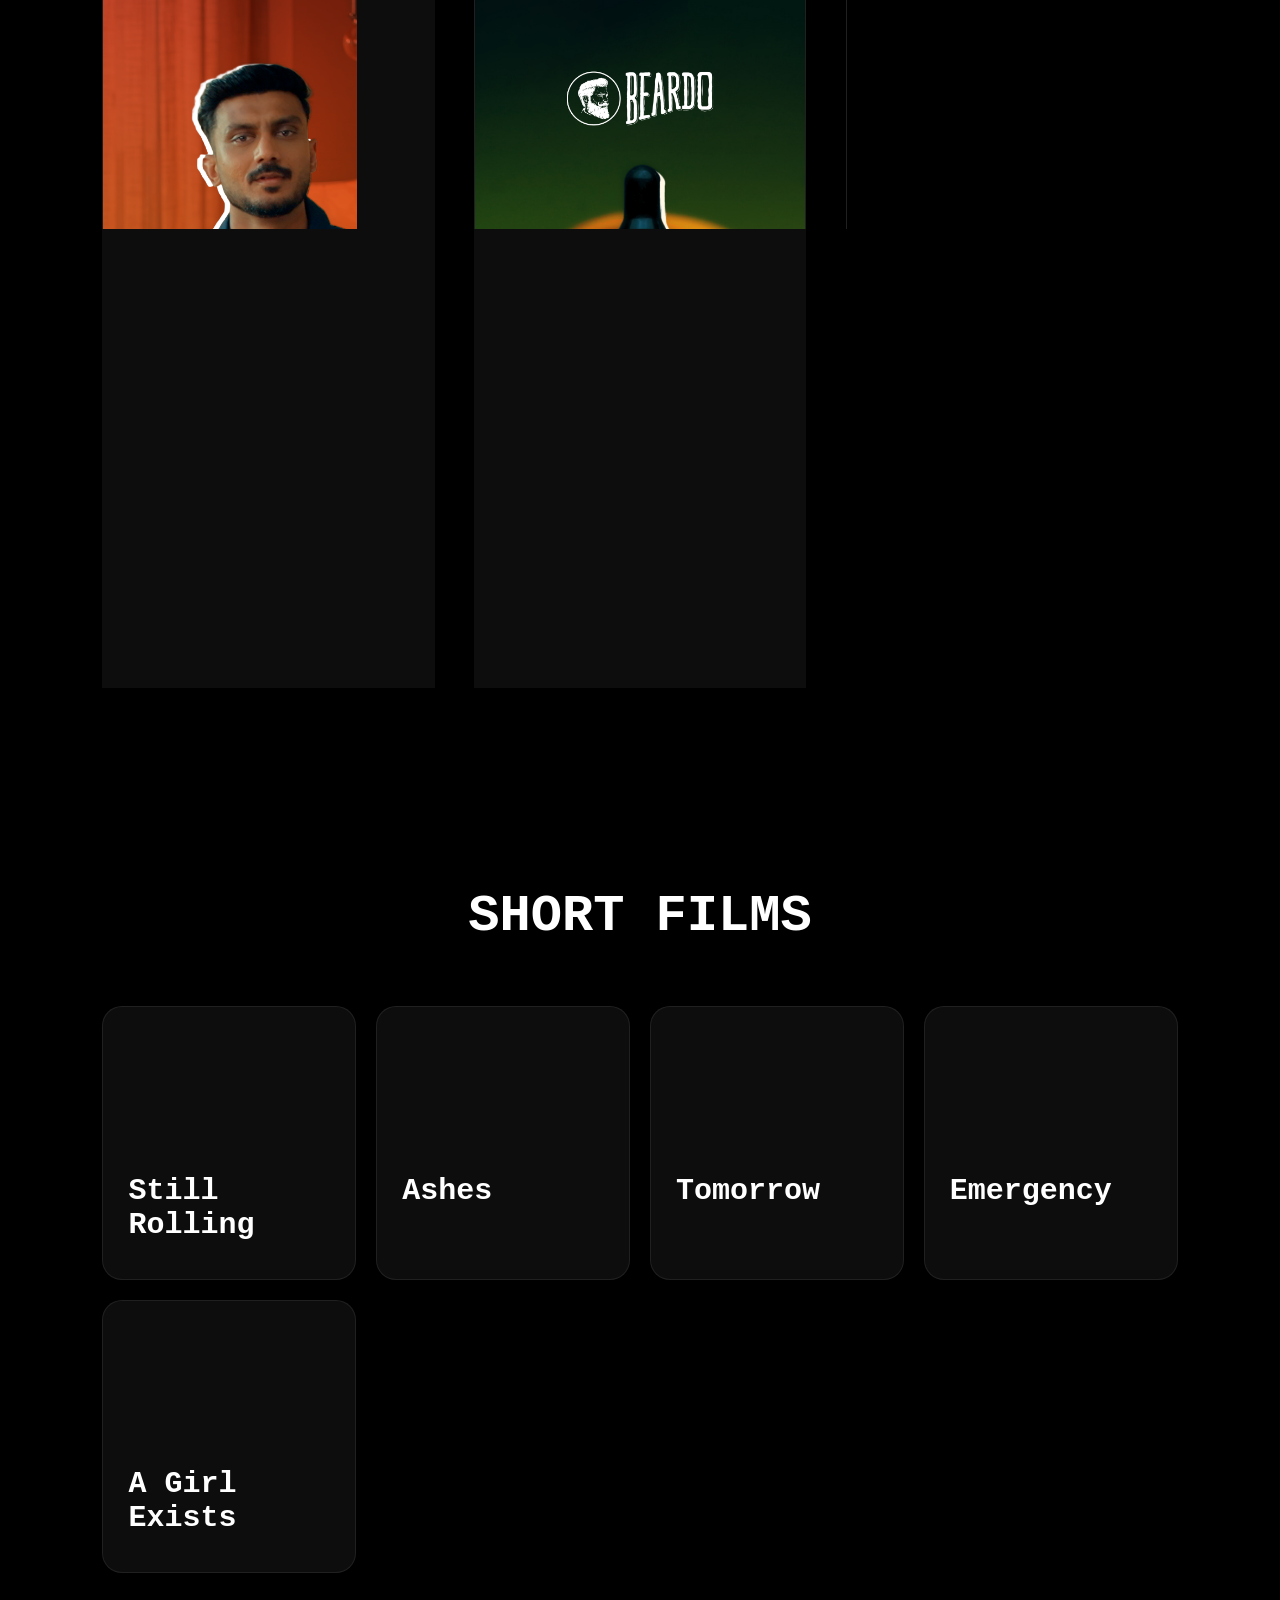
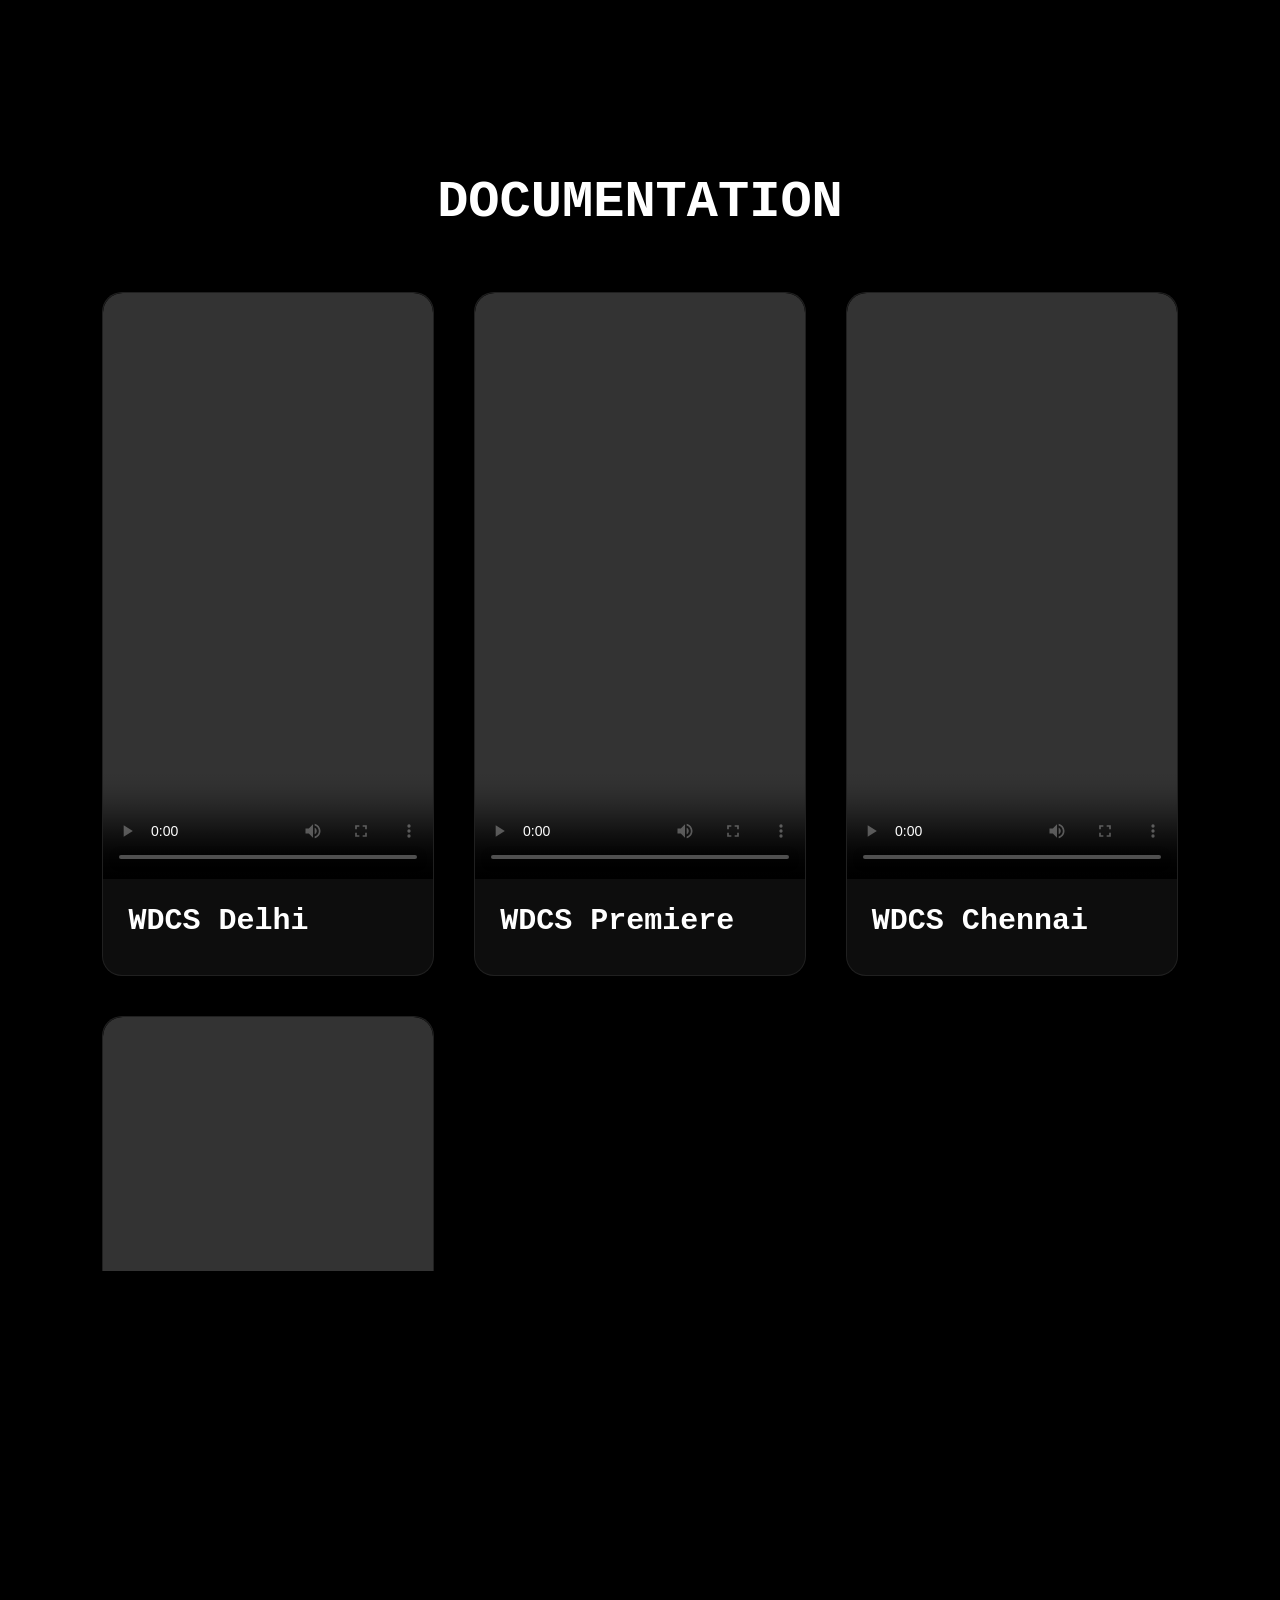
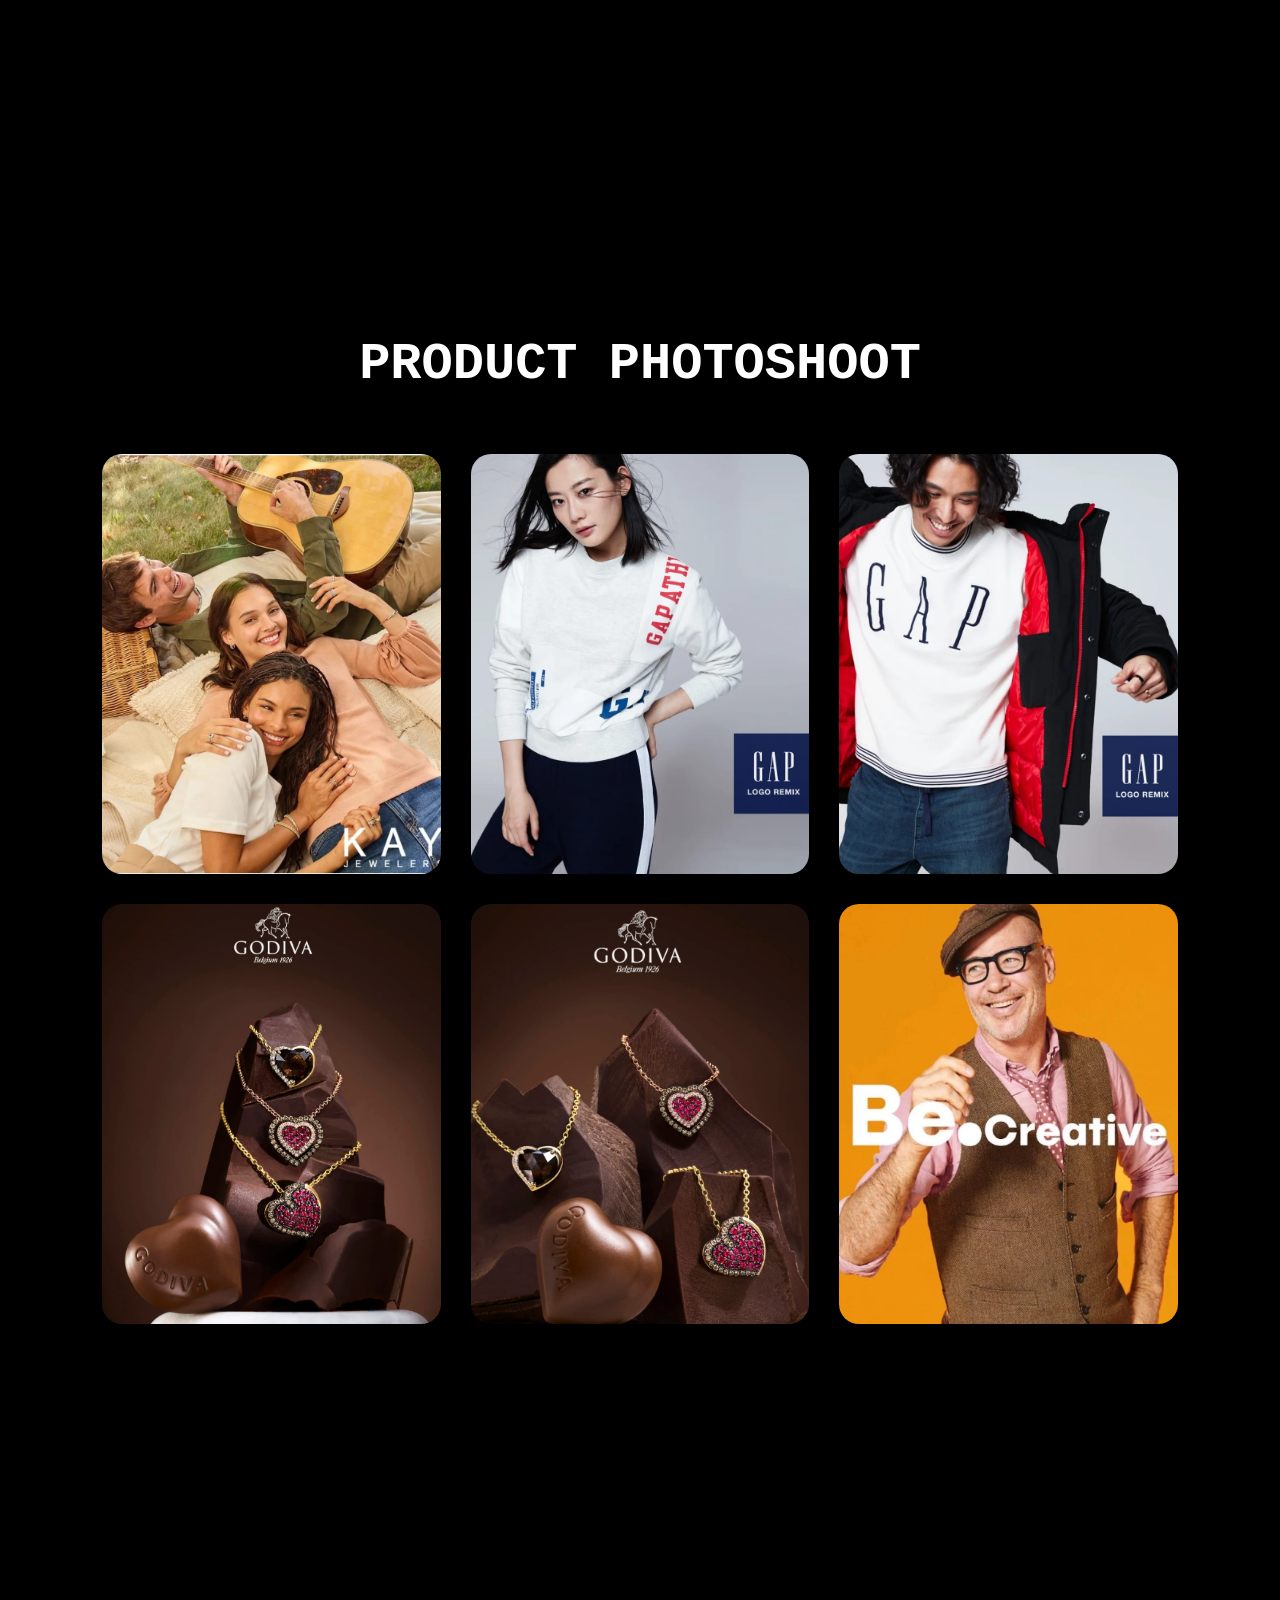
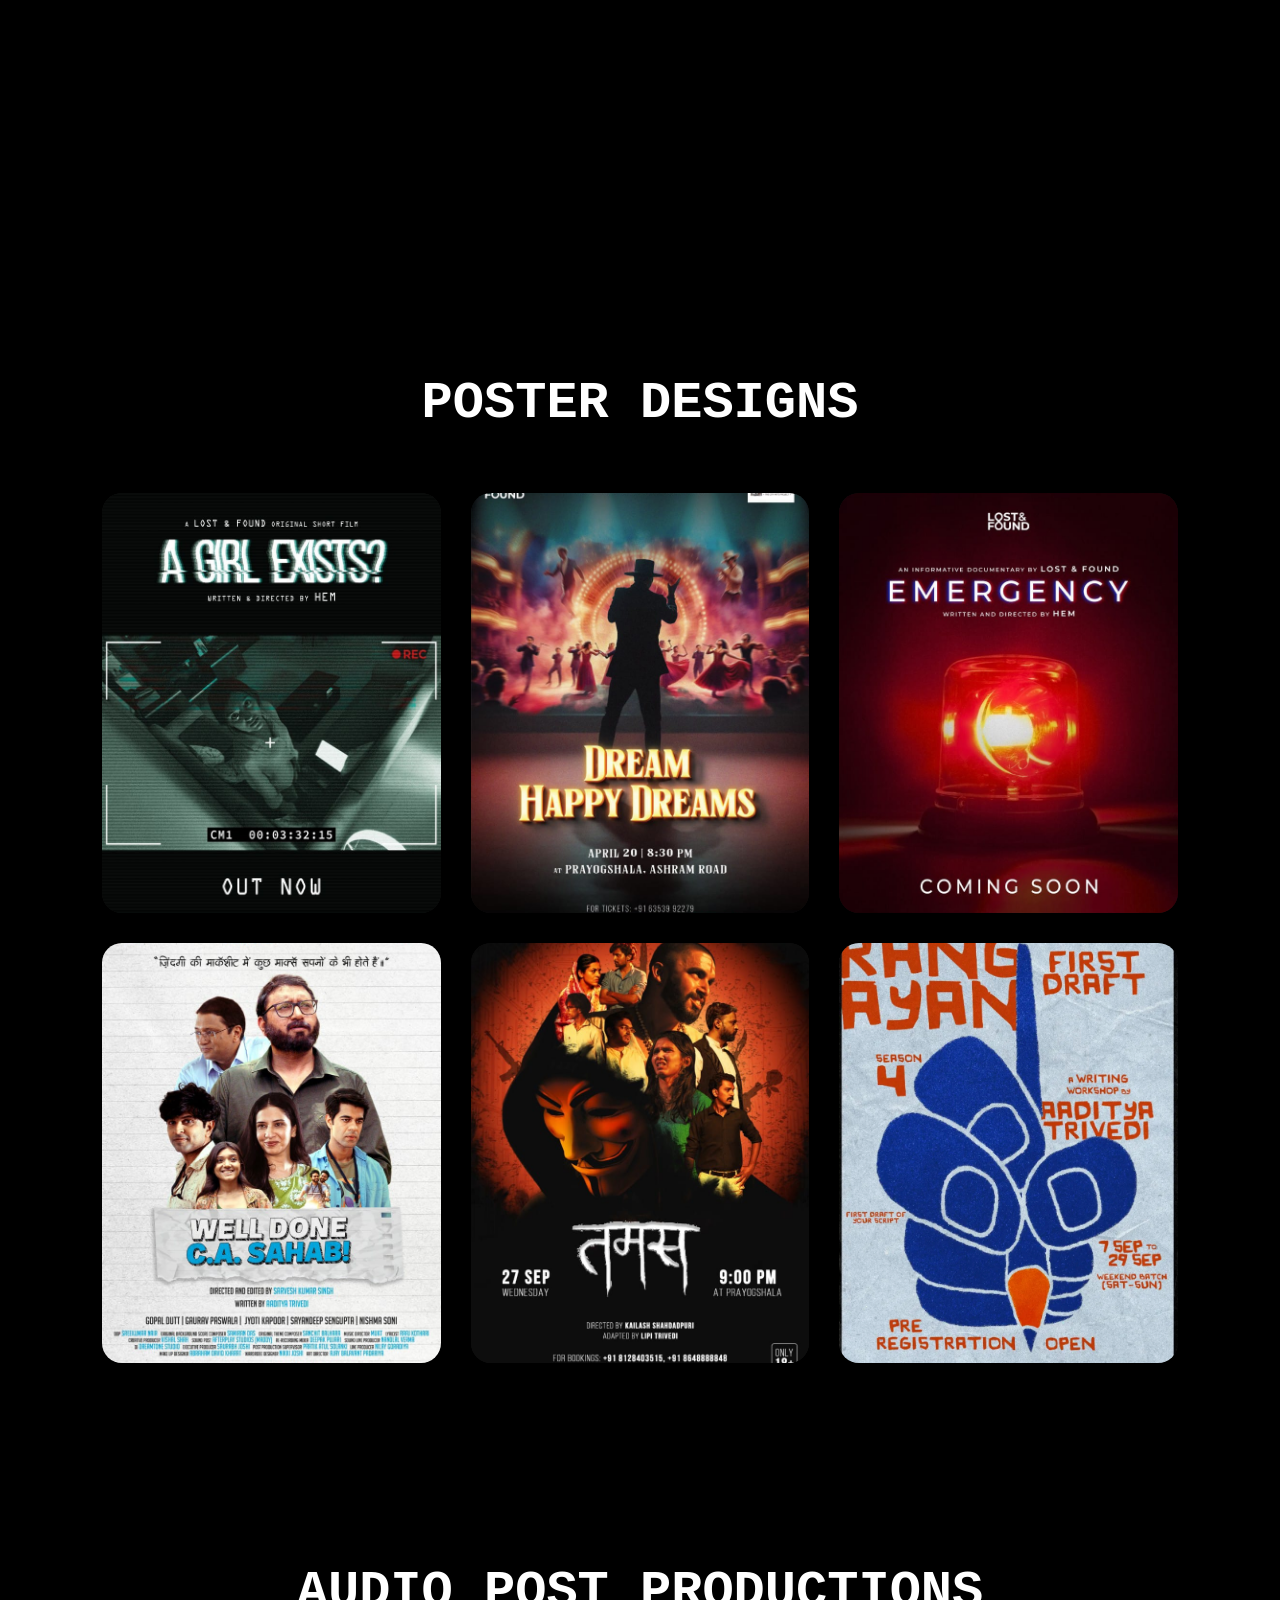
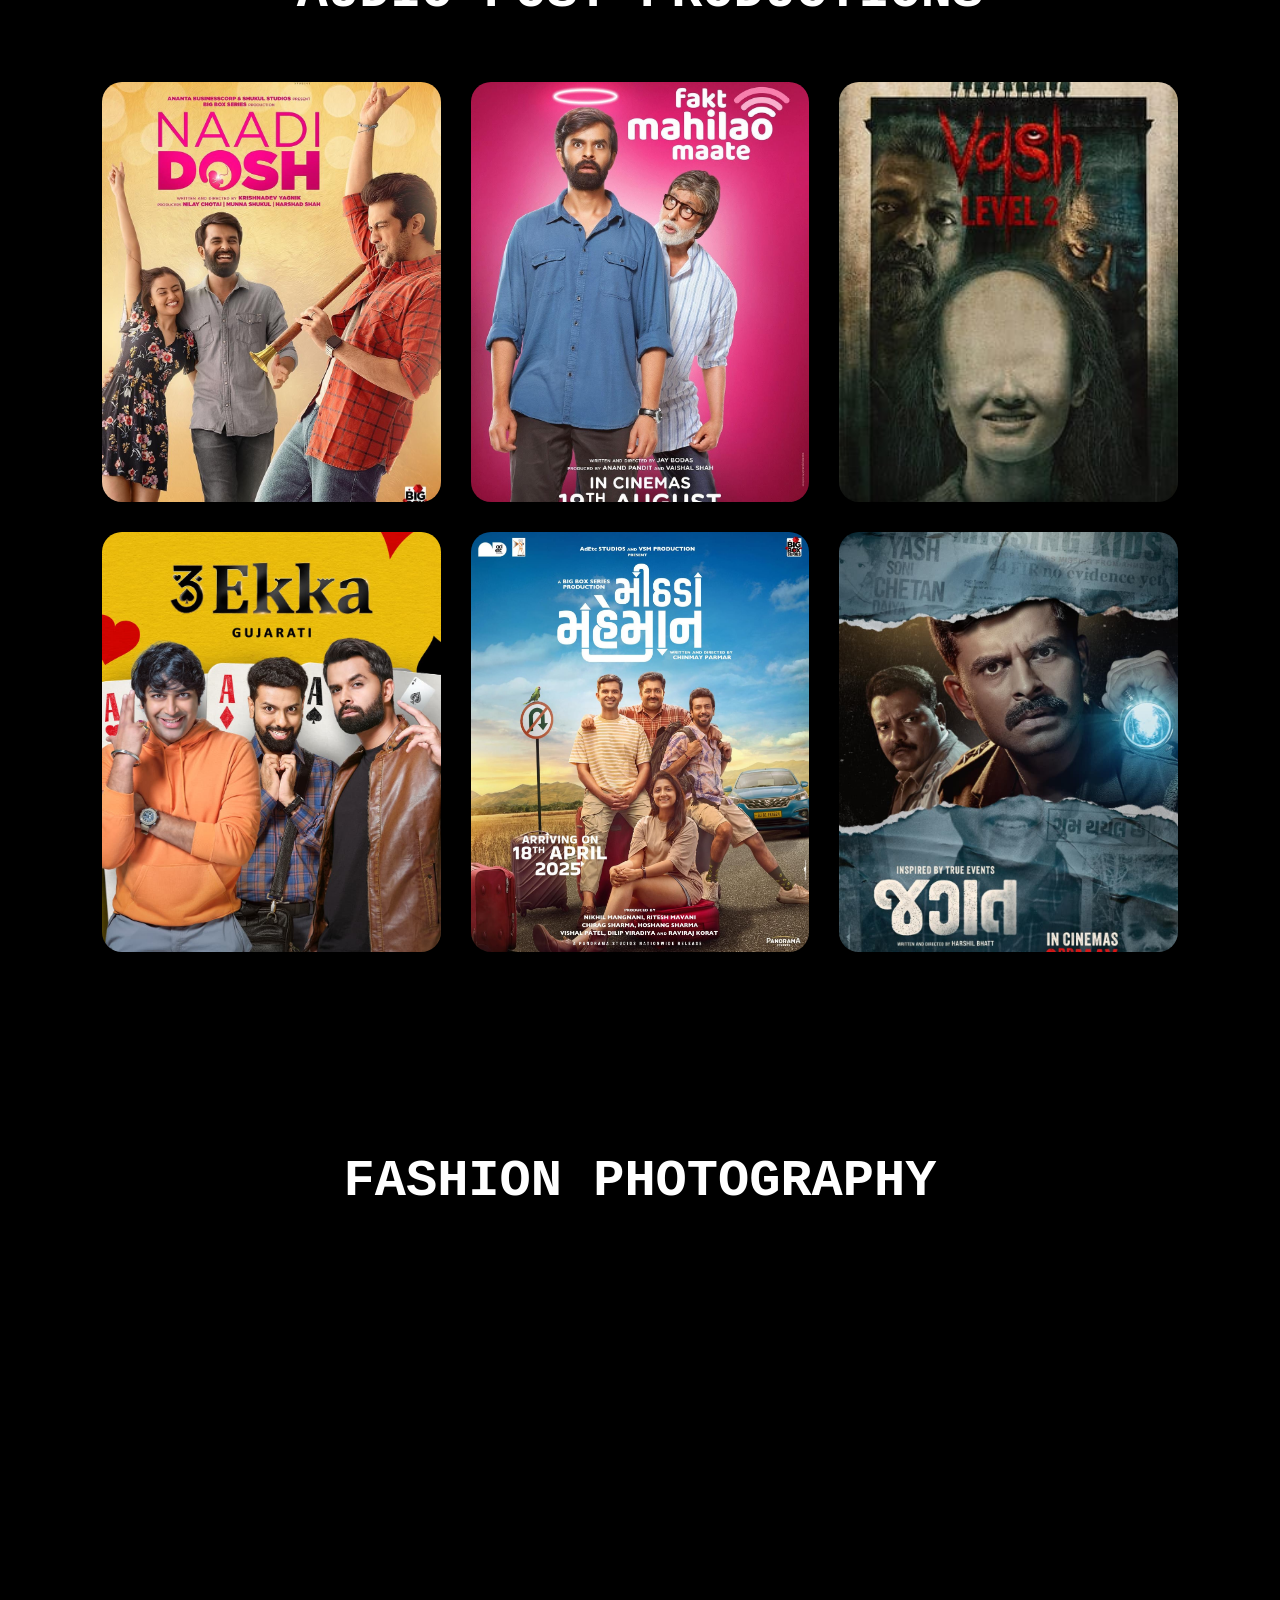
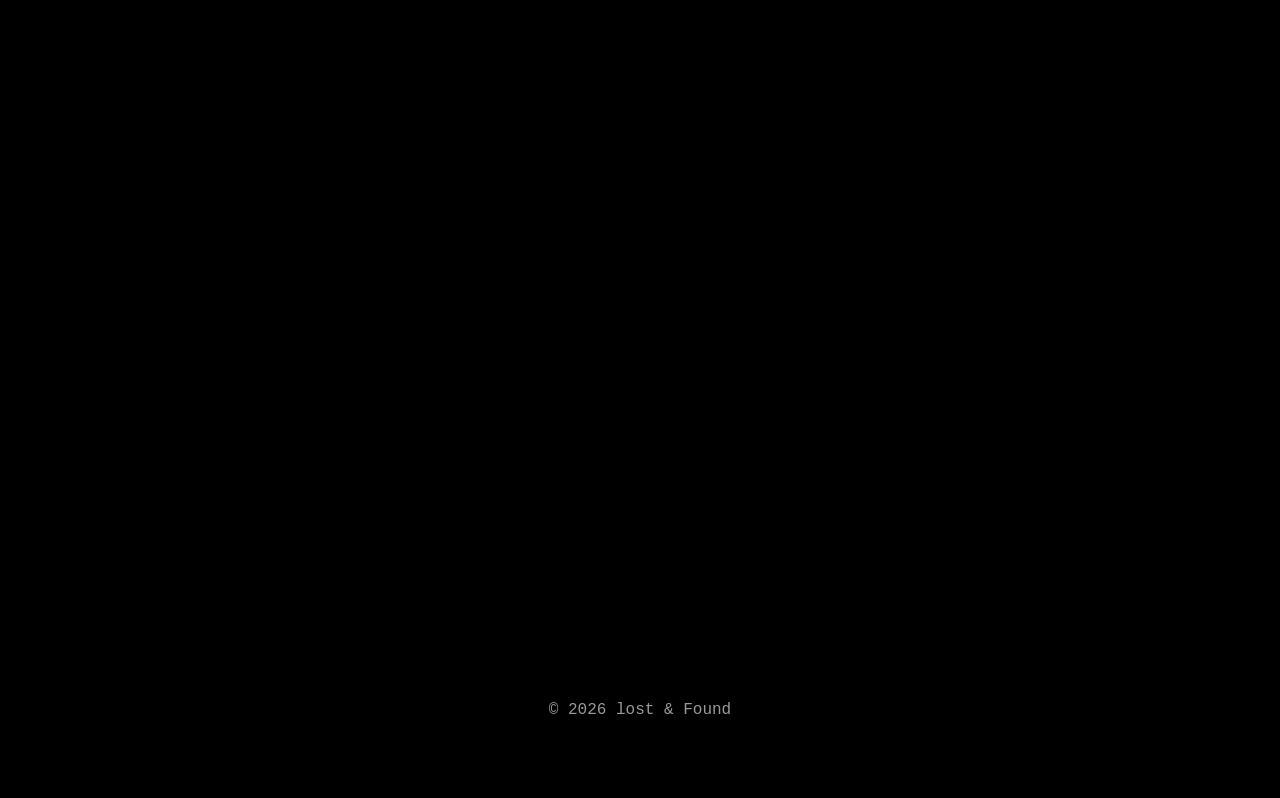
==== commit 54a48e98: "Initial commit" ====
--- a/film.html
+++ b/film.html
@@ -520,8 +520,7 @@
     <h1>FILMS</h1>
 
     <p>
-    "Cinema is where stories become timeless."<br>
-    "Every frame tells an emotion."
+    "Cinema is where stories become timeless."
     </p>
 </div>
 
@@ -536,27 +535,27 @@
 
 <section>
 
-<h2 class="title">Career Highlights</h2>
+<h2 class="title">CAREER HIGHLIGHTS</h2>
 
 <div class="stats">
 
 <div class="stat">
-<h3>12</h3>
-<p>Films Completed</p>
+<h3>50+</h3>
+<p>Ad Films</p>
 </div>
 
 <div class="stat">
-<h3>08</h3>
-<p>Film Festivals</p>
+<h3>15+</h3>
+<p>Short Films</p>
 </div>
 
 <div class="stat">
-<h3>05</h3>
-<p>Awards Won</p>
+<h3>100+</h3>
+<p>Photoshoot</p>
 </div>
 
 <div class="stat">
-<h3>150K+</h3>
+<h3>500K+</h3>
 <p>Audience Reach</p>
 </div>
 
@@ -565,7 +564,7 @@
 </section>
 <section>
 
-<h2 class="title">Advertisements</h2>
+<h2 class="title">AD FILMS</h2>
 
 <div class="grid">
 
@@ -610,7 +609,7 @@
 
 <section>
 
-<h2 class="title">Short Films</h2>
+<h2 class="title">SHORT FILMS</h2>
 
 <div class="gallery">
 
@@ -711,7 +710,7 @@
 
 <section>
 
-<h2 class="title">Documentation</h2>
+<h2 class="title">DOCUMENTATION</h2>
 
 <div class="grid">
 
@@ -789,7 +788,7 @@
 
 <section class="photoshoot">
 
-<h2 class="title">Product Photoshoot</h2>
+<h2 class="title">PRODUCT PHOTOSHOOT</h2>
 
 <div class="photo-grid">
 
@@ -836,7 +835,7 @@
 </section>
 <section class="photoshoot">
 
-<h2 class="title">Poster Designs</h2>
+<h2 class="title">POSTER DESIGNS</h2>
 
 <div class="photo-grid">
 
@@ -871,7 +870,7 @@
 
 <section class="photoshoot">
 
-<h2 class="title">Audio Post Productions</h2>
+<h2 class="title">AUDIO POST PRODUCTIONS</h2>
 
 <div class="photo-grid">
 
@@ -906,7 +905,7 @@
 
 <section class="photoshoot">
 
-<h2 class="title">Fashion Photography</h2>
+<h2 class="title">FASHION PHOTOGRAPHY</h2>
 
 <div class="photo-grid">
 
--- a/style.css
+++ b/style.css
@@ -797,4 +797,76 @@
         font-size:14px;
     }
 
+}
+/* ================= CLIENTS ================= */
+
+.clients-section{
+    background:#000;
+    color:#fff;
+    padding:120px 8%;
+}
+
+.clients-content{
+    max-width:1200px;
+    margin:auto;
+    text-align:center;
+}
+
+.clients-content h2{
+    font-size:4rem;
+    margin-bottom:20px;
+    letter-spacing:3px;
+}
+
+.clients-content p{
+    color:#aaa;
+    margin-bottom:70px;
+}
+
+/* Grid */
+
+.clients-grid{
+    display:grid;
+    grid-template-columns:repeat(4,1fr);
+    gap:60px;
+    align-items:center;
+    justify-items:center;
+}
+
+/* Logo */
+
+.client-logo{
+    transition:.4s ease;
+}
+
+.client-logo img{
+    width:180px;
+    max-width:100%;
+    height:auto;
+    object-fit:contain;
+    filter:grayscale(100%) opacity(.8);
+    transition:.4s ease;
+}
+
+.client-logo:hover{
+    transform:translateY(-10px) scale(1.08);
+}
+
+.client-logo:hover img{
+    filter:grayscale(0%) opacity(1);
+}
+
+/* Mobile */
+
+@media(max-width:768px){
+
+.clients-grid{
+    grid-template-columns:repeat(2,1fr);
+    gap:40px;
+}
+
+.client-logo img{
+    width:130px;
+}
+
 }
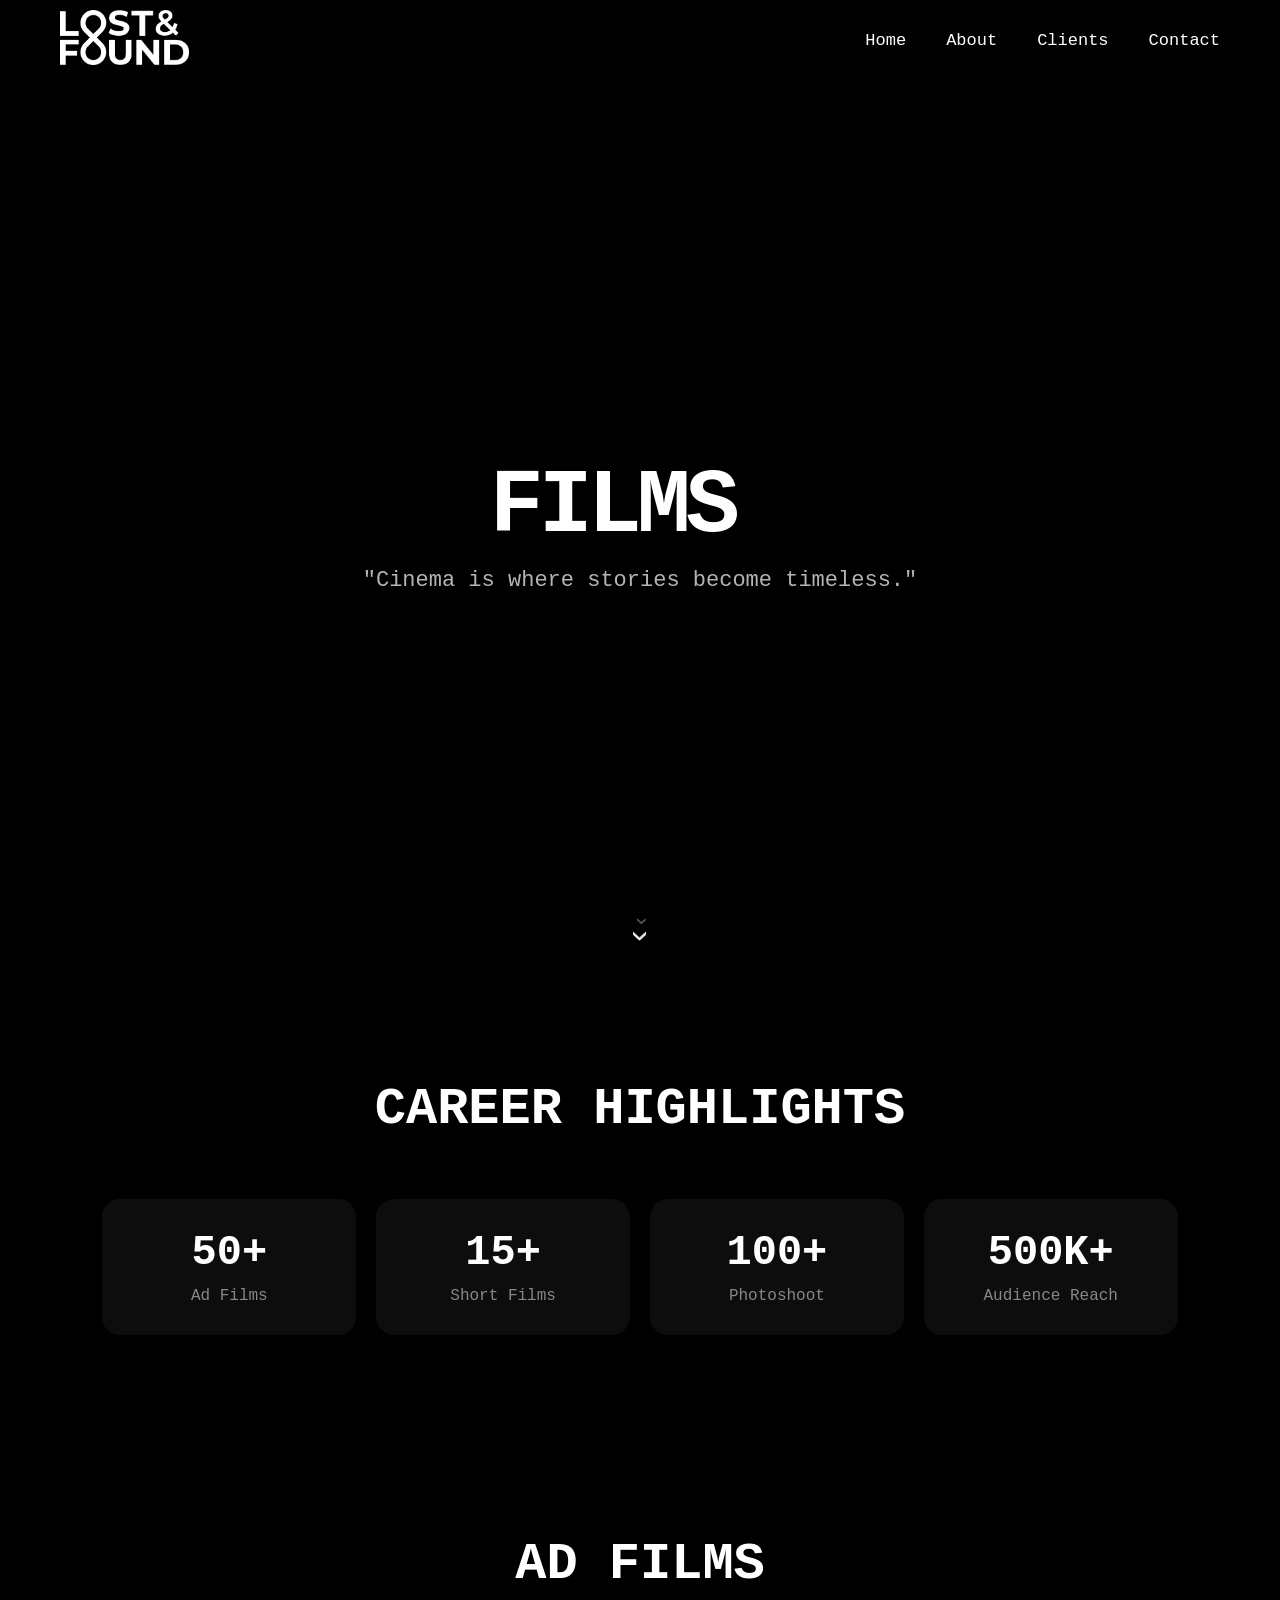
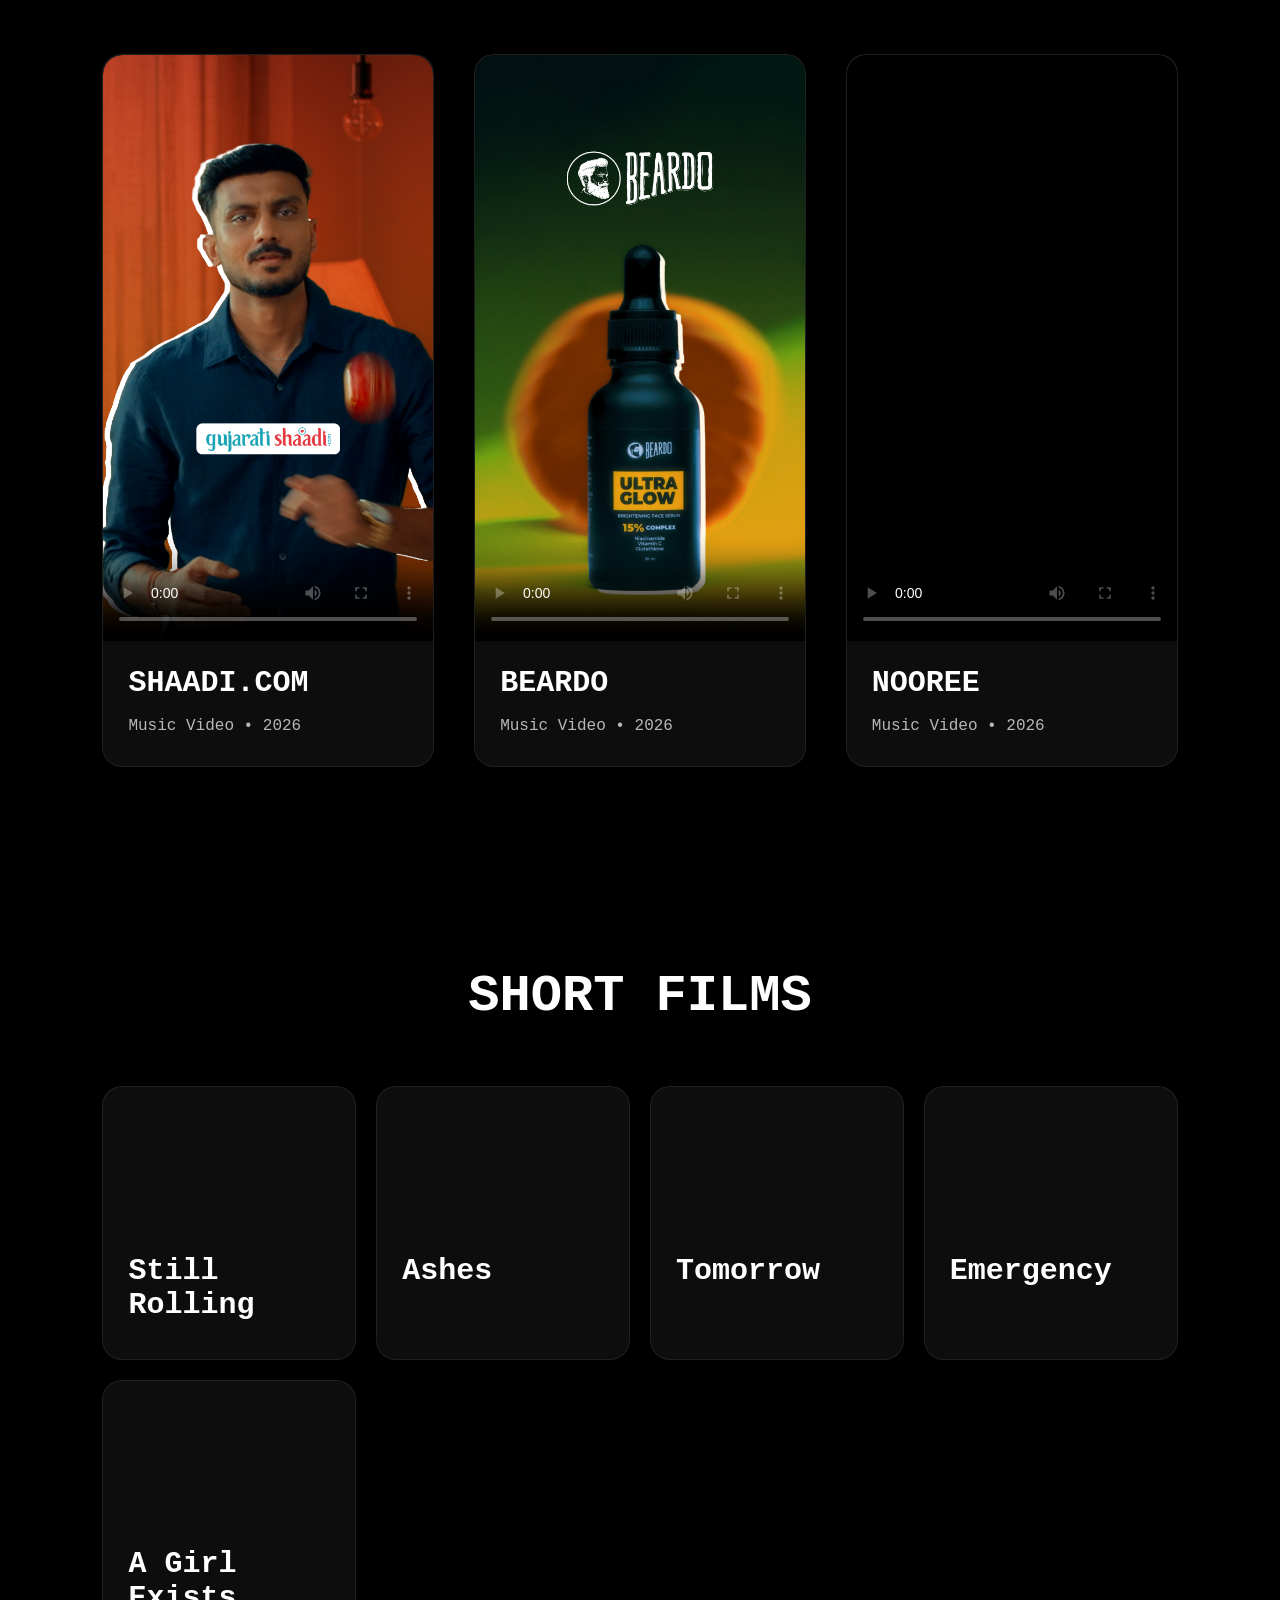
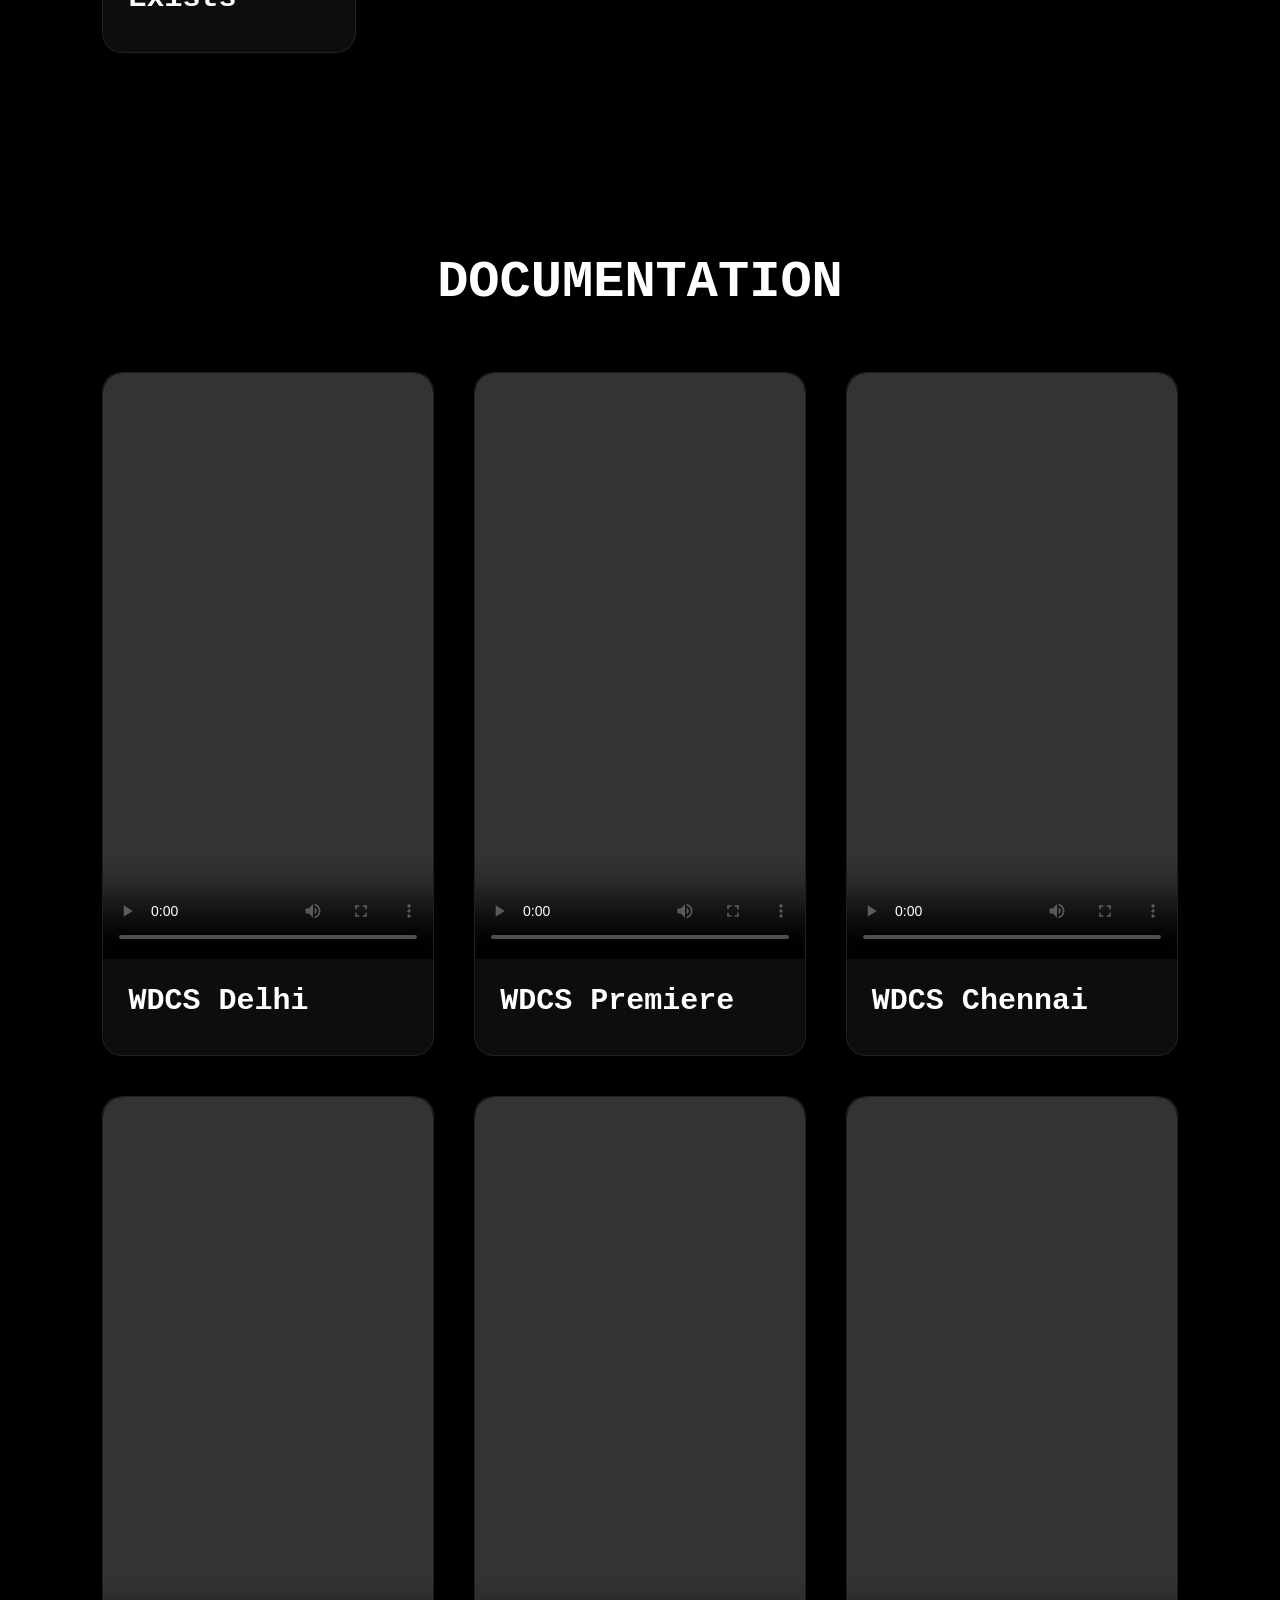
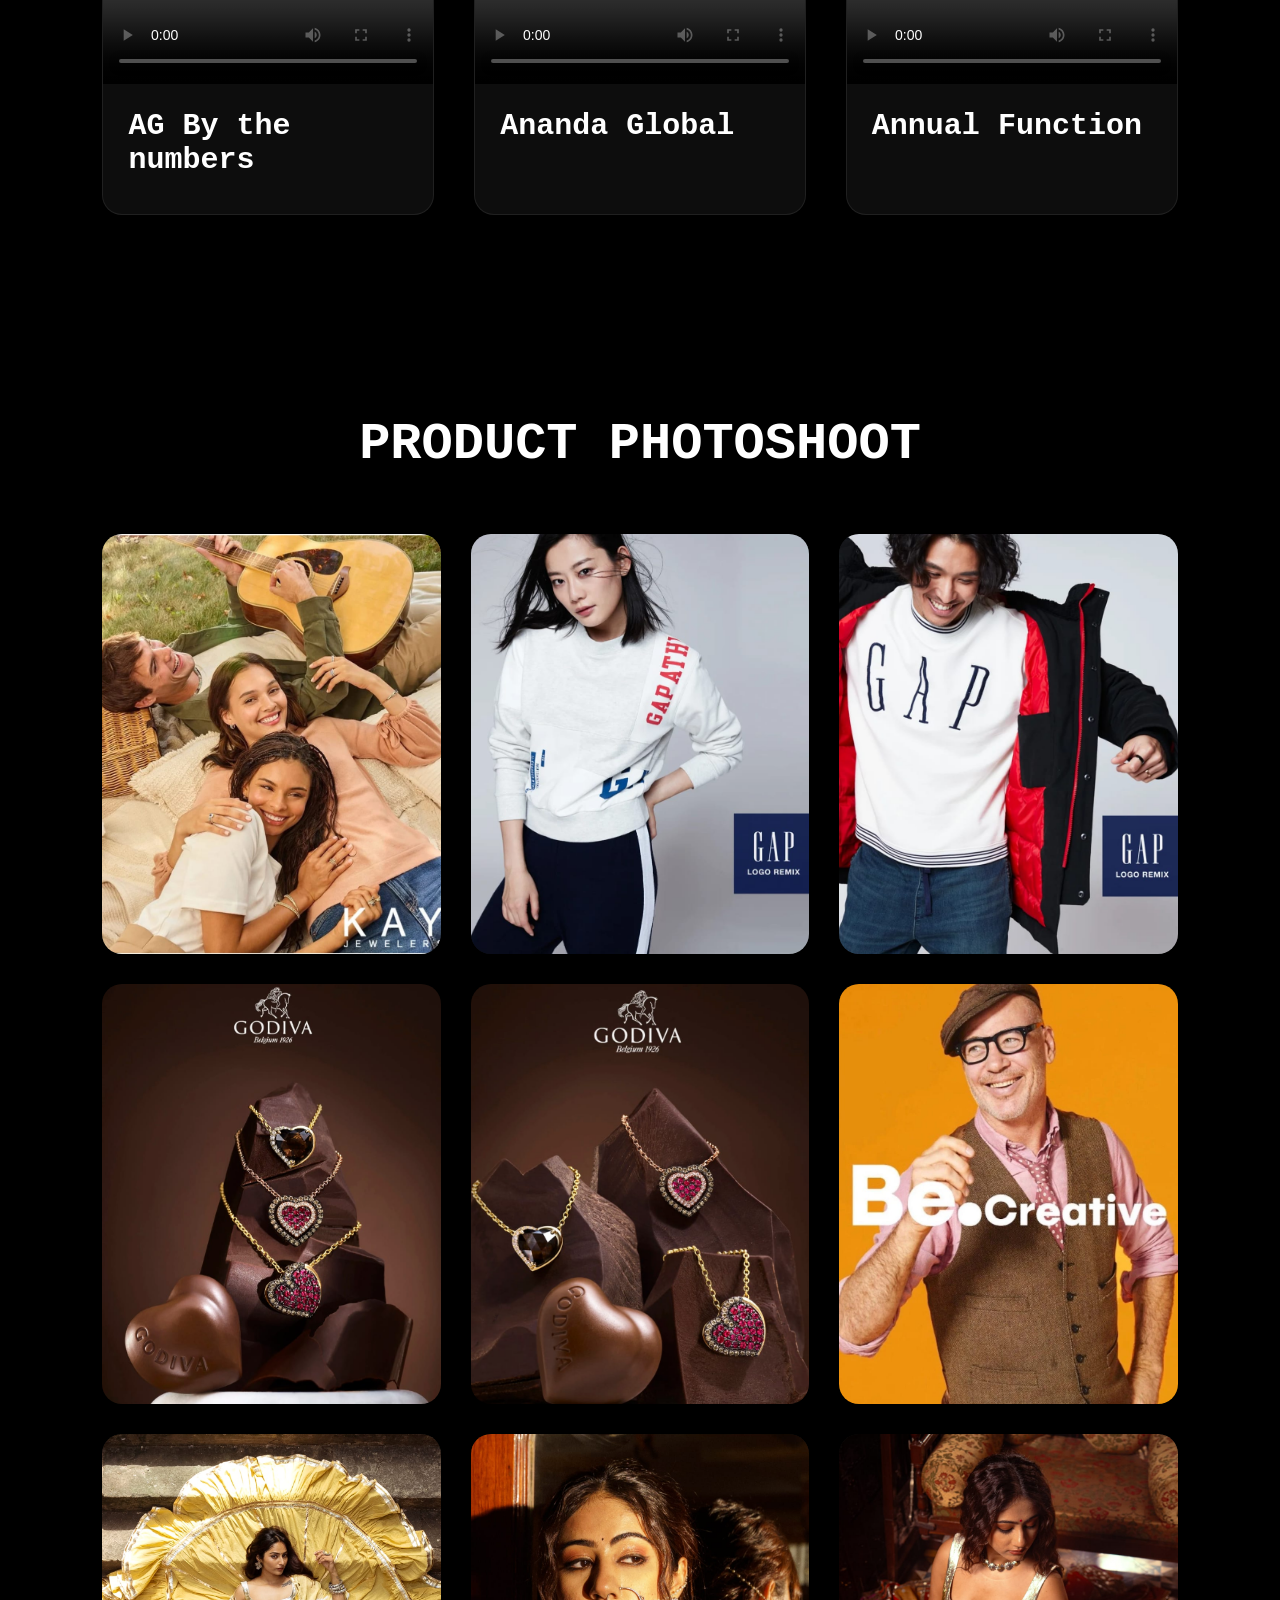
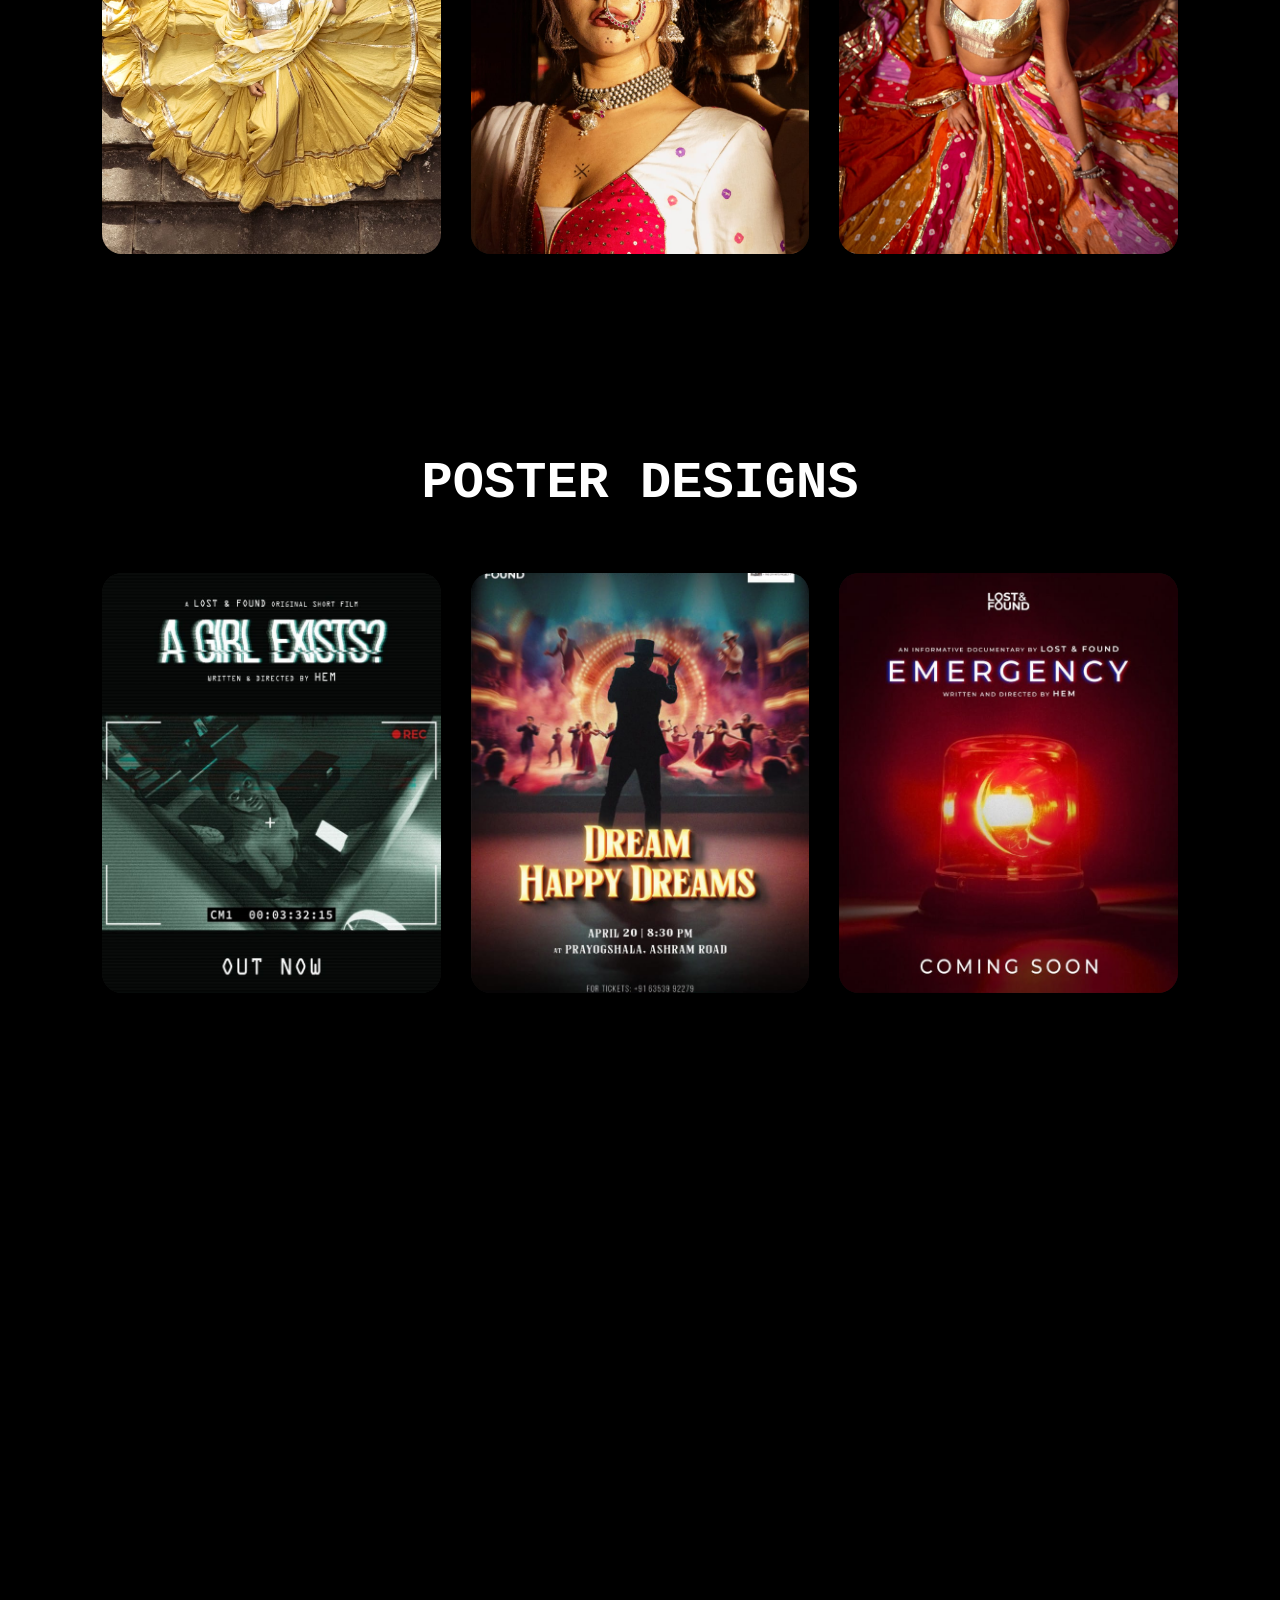
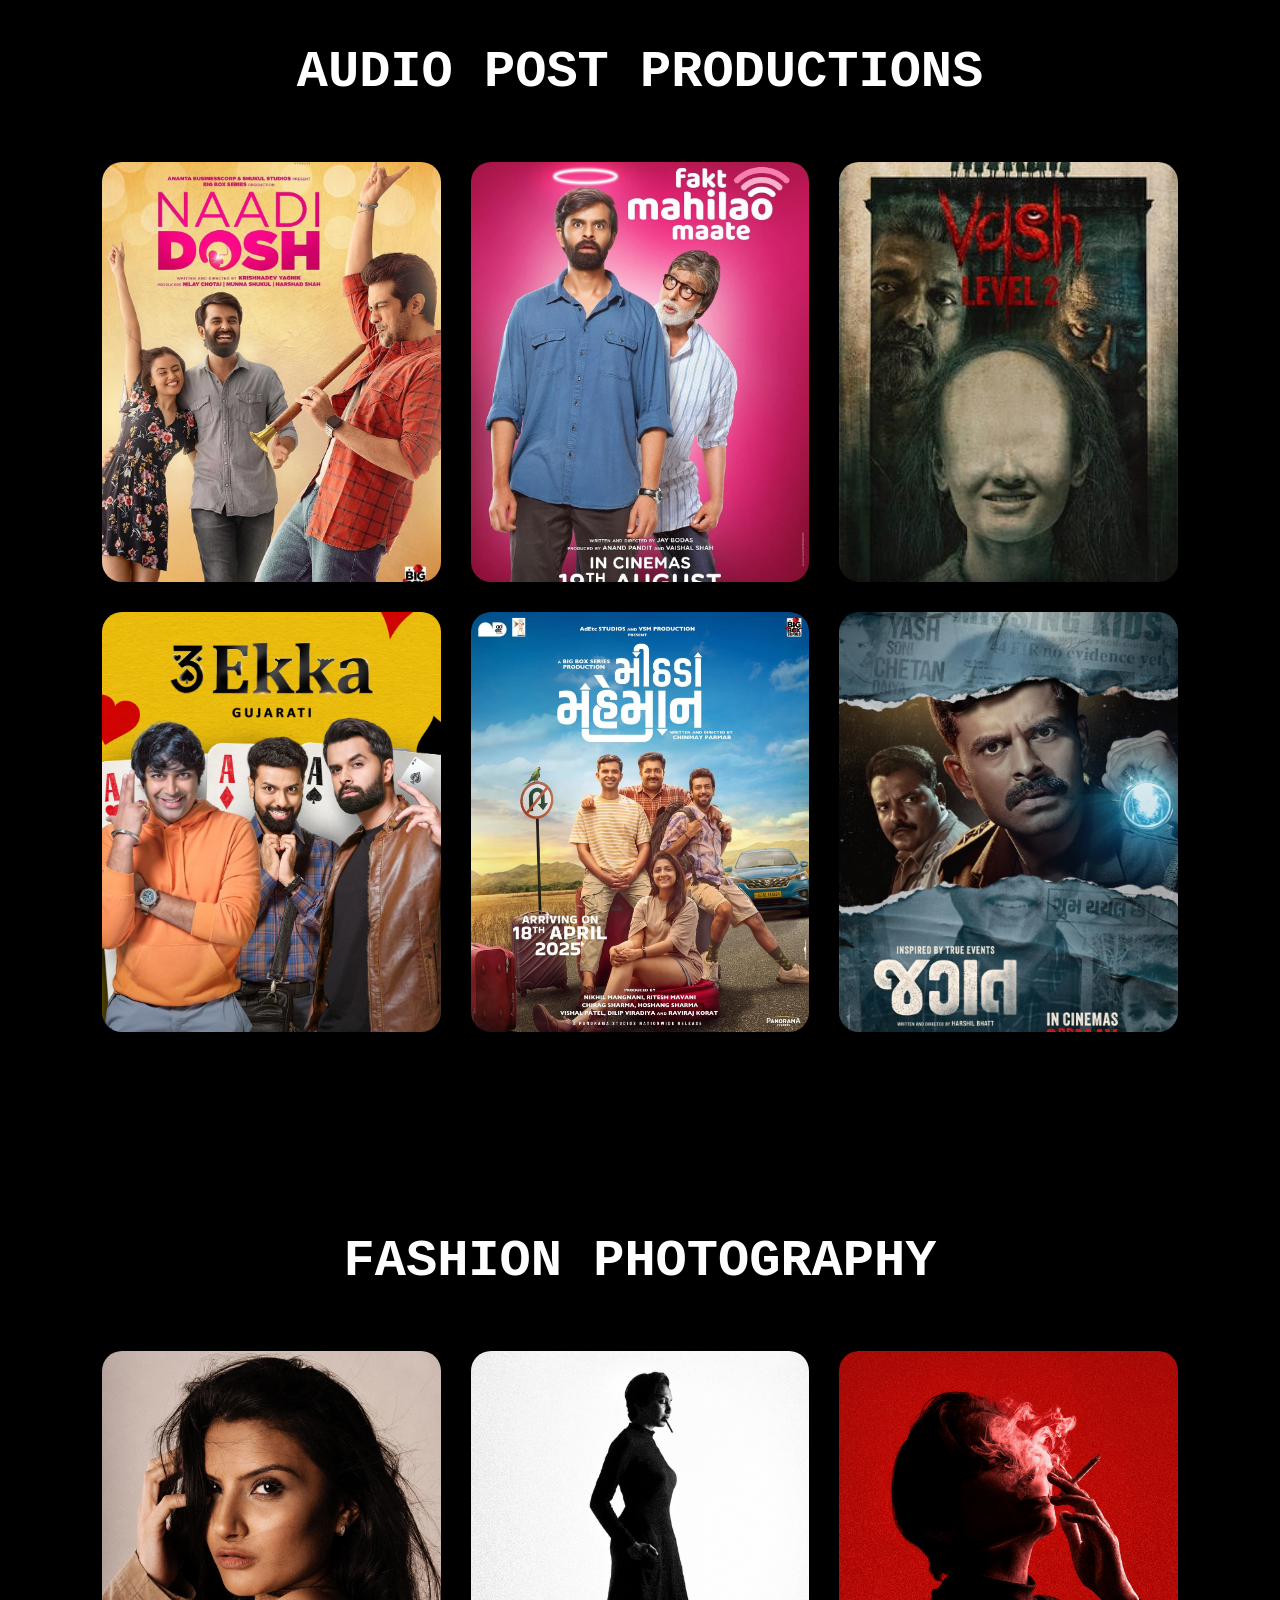
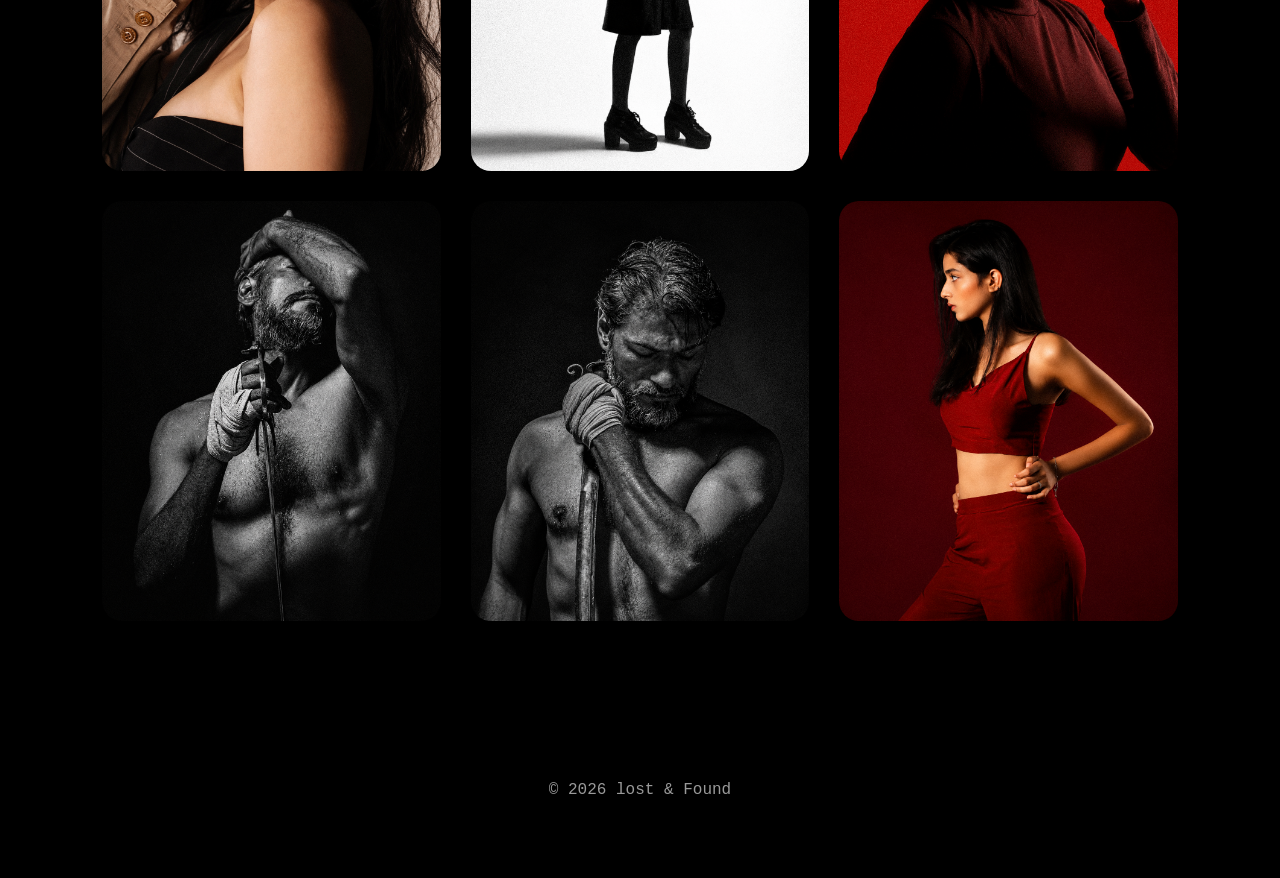
==== commit f3a11ff0: "update website" ====
--- a/film.html
+++ b/film.html
@@ -19,53 +19,6 @@
 overflow-x:hidden;
 }
 
-/* ================= NAVBAR ================= */
-
-.navbar{
-    position:fixed;
-    top:0;
-    left:0;
-    width:100%;
-    height:80px;
-
-    display:flex;
-    justify-content:space-between;
-    align-items:center;
-
-    padding:0 60px;
-
-    background:rgba(0,0,0,.25);
-    backdrop-filter:blur(18px);
-
-    z-index:1000;
-    box-sizing:border-box;
-}
-
-.nav-logo img{
-    height:50px;
-    width:auto;
-    display:block;
-}
-
-.nav-links{
-    display:flex;
-    gap:40px;
-    list-style:none;
-    margin:0;
-    padding:0;
-}
-
-.nav-links a{
-    color:var(--text);
-    text-decoration:none;
-    font-size:17px;
-    font-weight:600;
-    transition:.3s;
-}
-
-.nav-links a:hover{
-    opacity:.7;
-}
 /* Hide scrollbar but keep scrolling */
 
 html, body{
@@ -248,64 +201,6 @@
 opacity:.6;
 }
 
-@media (max-width:768px){
-
-    .navbar{
-        height:auto;
-        padding:15px 20px;
-        flex-direction:column;
-        gap:15px;
-    }
-
-    .nav-logo img{
-        height:40px;
-    }
-
-    .nav-links{
-        gap:20px;
-        flex-wrap:wrap;
-        justify-content:center;
-    }
-
-    .nav-links a{
-        font-size:15px;
-    }
-
-    header{
-        min-height:100vh;
-        padding:100px 20px 40px;
-    }
-
-    header h1{
-        font-size:48px;
-        letter-spacing:-2px;
-    }
-
-    header p{
-        font-size:18px;
-    }
-
-    section{
-        padding:70px 20px;
-    }
-
-    .title{
-        font-size:32px;
-        text-align:center;
-    }
-
-    .awards{
-        flex-direction:column;
-    }
-
-    .award{
-        width:100%;
-    }
-
-    .gallery{
-        grid-template-columns:repeat(2,1fr);
-    }
-}
 /* Page enters from right */
 body{
     animation: revealFromRight .9s cubic-bezier(.77,0,.18,1);
@@ -501,14 +396,20 @@
 <nav class="navbar">
 
     <a href="index.html" class="nav-logo">
-        <img src="logo.png" alt="Dhruvraj Chauhan Logo">
+        <img src="logo.png" alt="">
     </a>
 
     <ul class="nav-links">
         <li><a href="index.html">Home</a></li>
         <li><a href="index.html#about">About</a></li>
+        <li><a href="index.html#clients">Clients</a></li>
         <li><a href="index.html#contact">Contact</a></li>
     </ul>
+     <div class="menu-btn">
+        <span></span>
+        <span></span>
+        <span></span>
+    </div>
 </nav>
 
 
@@ -1034,6 +935,29 @@
 
 photoCards.forEach(card=>observer.observe(card));
 </script>
+<script>const menuBtn = document.querySelector(".menu-btn");
+const navLinks = document.querySelector(".nav-links");
+
+menuBtn.addEventListener("click", () => {
+
+    menuBtn.classList.toggle("active");
+
+    navLinks.classList.toggle("active");
+
+});
+
+// Close menu after clicking a link
+
+document.querySelectorAll(".nav-links a").forEach(link=>{
+
+    link.addEventListener("click",()=>{
+
+        menuBtn.classList.remove("active");
+        navLinks.classList.remove("active");
+
+    });
+
+});</script>
 <script src="script.js"></script>
 
 </body>
--- a/style.css
+++ b/style.css
@@ -83,7 +83,7 @@
 .container{
 
     width:100%;
-    height:100vh;
+      min-height:100svh; /* or 100dvh */
 
     display:flex;
 
@@ -96,7 +96,7 @@
 .panel{
 
     width:100%;
-    height:100vh;
+    height:100svh;
 
     display:flex;
     justify-content:center;
@@ -176,21 +176,7 @@
     text-align:center;
 }
 
-/*.cursor{
-    display:inline-block;
-    margin-left:2px;
-    font-weight:700;
-    animation:blink 0.8s infinite;
-}
-
-@keyframes blink{
-    0%,50%{
-        opacity:1;
-    }
-    50.01%,100%{
-        opacity:0;
-    }
-}
+
 /* ===========================
    PANEL GLOW
 =========================== */
@@ -214,59 +200,8 @@
 }
 
 .panel:hover::before{
-
-opacity:1;
-
-}
-/* ===========================
-   DIAGONAL LINE
-=========================== 
-
-.divider{
-
-    position:absolute;
-
-    left:50%;
-
-    top:-25%;
-
-    width:2px;
-
-    height:160%;
-
-    background:var(--line);
-
-    transform:rotate(0deg);
-
-    transform-origin:center;
-
-    z-index:0;
-
-    animation:lineMove 5s ease-in-out infinite;
-
-}
-
-@keyframes lineMove{
-
-0%{
-
-transform:rotate(0deg);
-
-}
-
-50%{
-
-transform:rotate(0deg);
-
-}
-
-100%{
-
-transform:rotate(0deg);
-
-}
-
-}*/
+    opacity:1;
+}
 
 /* ===========================
    PANEL GLOW
@@ -519,12 +454,13 @@
 @media(max-width:768px){
 
     .logo{
-        top:18px;
-    }
-
-    .logo img{
-        width:100px;
-    }
+    left:50%;
+    transform:translateX(-50%);
+}
+
+.logo img{
+    width:70px;
+}
 
 }
 
@@ -704,18 +640,20 @@
 
     .container{
         flex-direction:column;
-        height:100vh;
+         min-height:100svh; /* or 100dvh */
+         height:auto;
     }
 
     .panel{
         height:50vh;
     }
 
-    h1{
-        font-size:32px;
-        line-height:1.1;
-    }
-
+   h1{
+
+font-size:24px;
+padding:0 20px;
+
+}
     .logo img{
         width:90px;
     }
@@ -739,8 +677,9 @@
     }
 
     .about-content h2,
-    .contact-content h2{
-        font-size:38px;
+    .contact-content h2,
+    .clients-content h2{
+        font-size:32px;
         letter-spacing:2px;
         margin-bottom:20px;
     }
@@ -869,4 +808,238 @@
     width:130px;
 }
 
+}
+
+@media(max-width:480px){
+
+.clients-grid{
+
+grid-template-columns:1fr;
+gap:30px;
+
+}
+
+.client-logo img{
+
+width:120px;
+
+}
+
+}
+@media (hover:none){
+
+.panel:hover{
+flex:1;
+background:inherit;
+}
+
+.left:hover h1,
+.right:hover h1{
+color:#fff;
+transform:none;
+}
+
+.client-logo:hover,
+.contact-item:hover{
+transform:none;
+}
+
+}
+/* ===========================
+   MOBILE - THEME BUTTON
+=========================== */
+
+@media (max-width:768px){
+
+    #theme-toggle{
+        top:15px;
+        right:15px;
+
+        width:42px;
+        height:42px;
+
+        font-size:16px;
+    }
+
+}
+@media (max-width:480px){
+
+    #theme-toggle{
+        top:12px;
+        right:12px;
+
+        width:38px;
+        height:38px;
+
+        font-size:14px;
+    }
+
+}
+
+  /* ================= NAVBAR ================= */
+
+.navbar{
+
+    position:sticky;
+    top:0;
+    left:0;
+
+    width:100%;
+    height:80px;
+
+    display:flex;
+    justify-content:space-between;
+    align-items:center;
+
+    padding:0 60px;
+
+    background:rgba(0,0,0,.55);
+    backdrop-filter:blur(15px);
+
+    z-index:9999;
+}
+
+.nav-logo img{
+
+    height:55px;
+
+}
+
+/* Desktop */
+
+.nav-links{
+
+    display:flex;
+    gap:40px;
+
+    list-style:none;
+
+}
+
+.nav-links a{
+
+    color:#fff;
+    text-decoration:none;
+    font-size:17px;
+    transition:.35s;
+
+}
+
+.nav-links a:hover{
+
+    opacity:.6;
+
+}
+
+/* Hamburger */
+
+.menu-btn{
+
+    width:34px;
+    height:26px;
+
+    display:none;
+
+    flex-direction:column;
+    justify-content:space-between;
+
+    cursor:pointer;
+
+}
+
+.menu-btn span{
+
+    width:100%;
+    height:3px;
+
+    background:white;
+
+    border-radius:10px;
+
+    transition:.35s;
+
+}
+
+/* Animation */
+
+.menu-btn.active span:nth-child(1){
+
+    transform:translateY(11px) rotate(45deg);
+
+}
+
+.menu-btn.active span:nth-child(2){
+
+    opacity:0;
+
+}
+
+.menu-btn.active span:nth-child(3){
+
+    transform:translateY(-11px) rotate(-45deg);
+
+}
+
+/* Mobile */
+
+@media(max-width:768px){
+
+.navbar{
+
+    padding:0 20px;
+
+    height:70px;
+
+}
+
+.nav-logo img{
+
+    height:45px;
+
+}
+
+.menu-btn{
+
+    display:flex;
+
+}
+
+.nav-links{
+
+    position:fixed;
+
+    top:70px;
+    right:-100%;
+
+    width:270px;
+    height:calc(100vh - 70px);
+
+    background:#050505;
+
+    flex-direction:column;
+
+    justify-content:flex-start;
+
+    align-items:center;
+
+    padding-top:60px;
+
+    gap:35px;
+
+    transition:.4s ease;
+
+}
+
+.nav-links.active{
+
+    right:0;
+
+}
+
+.nav-links a{
+
+    font-size:20px;
+
+}
+
 }
